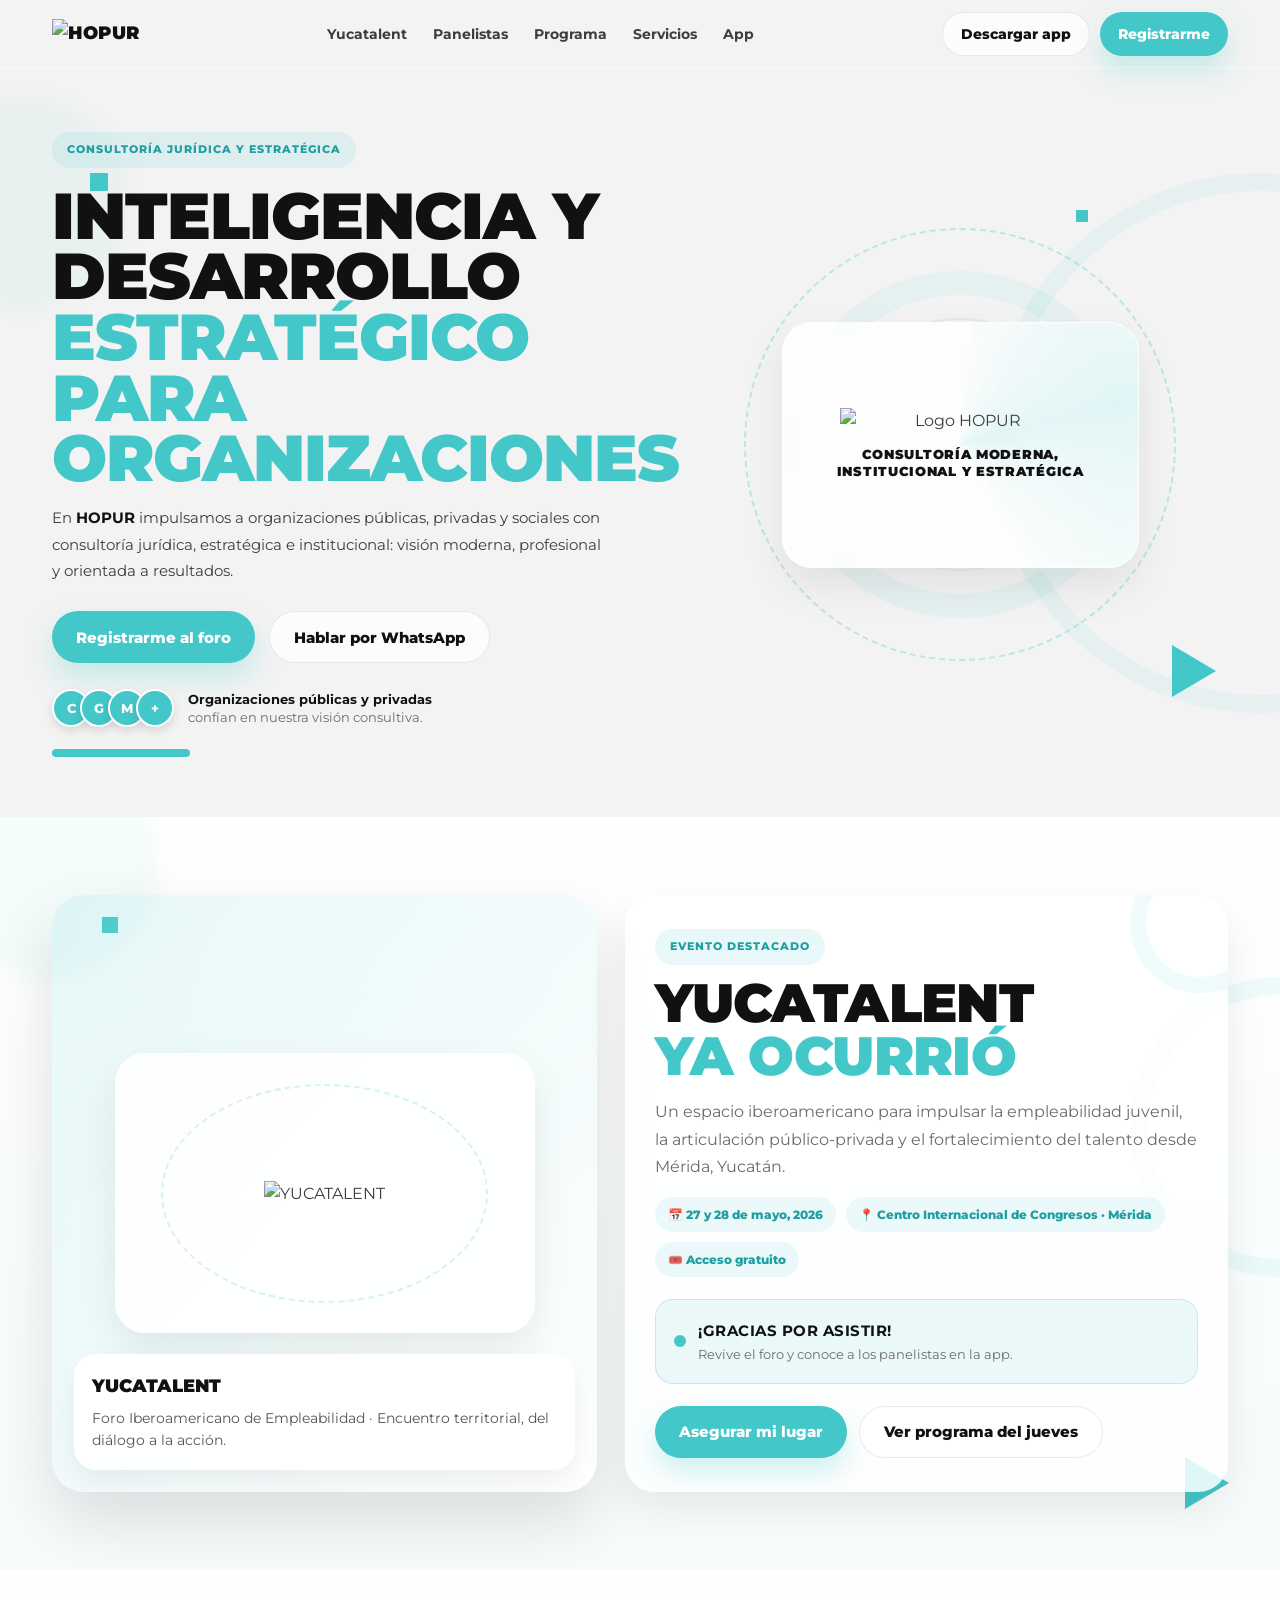
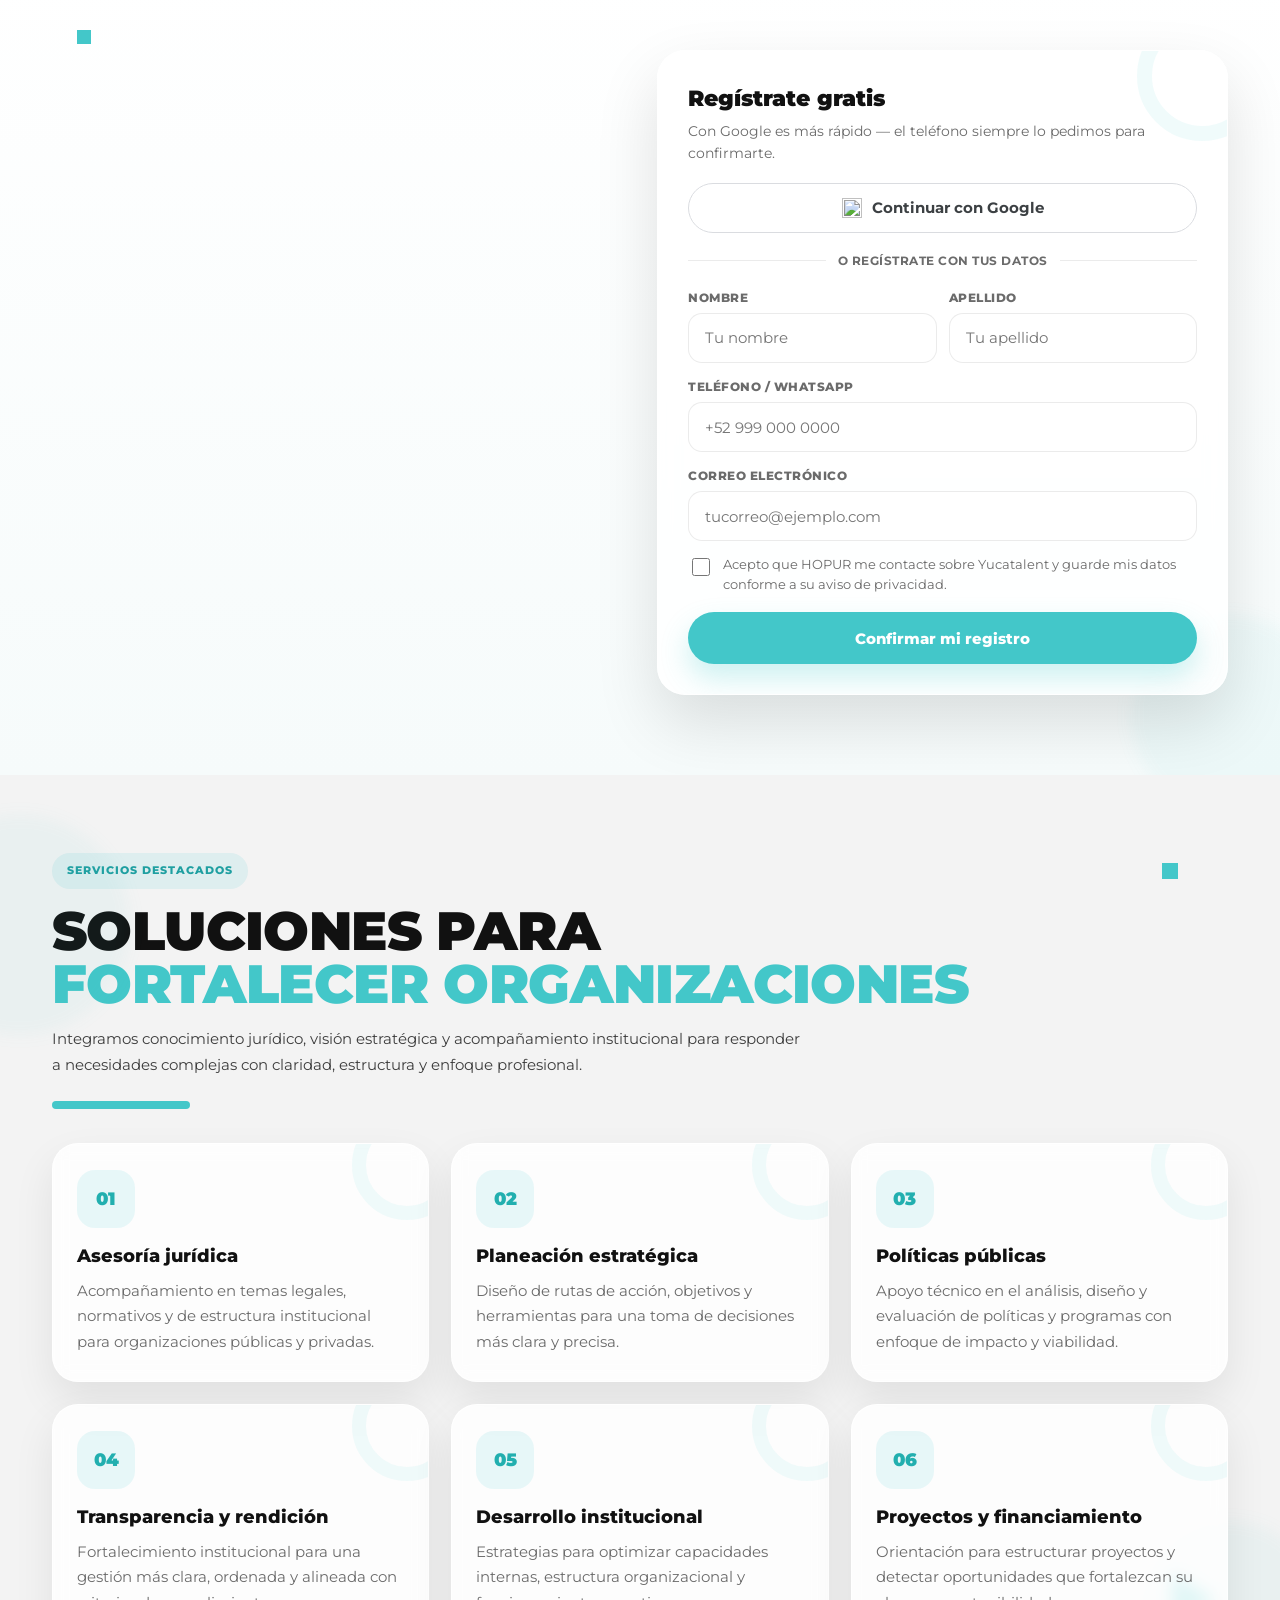
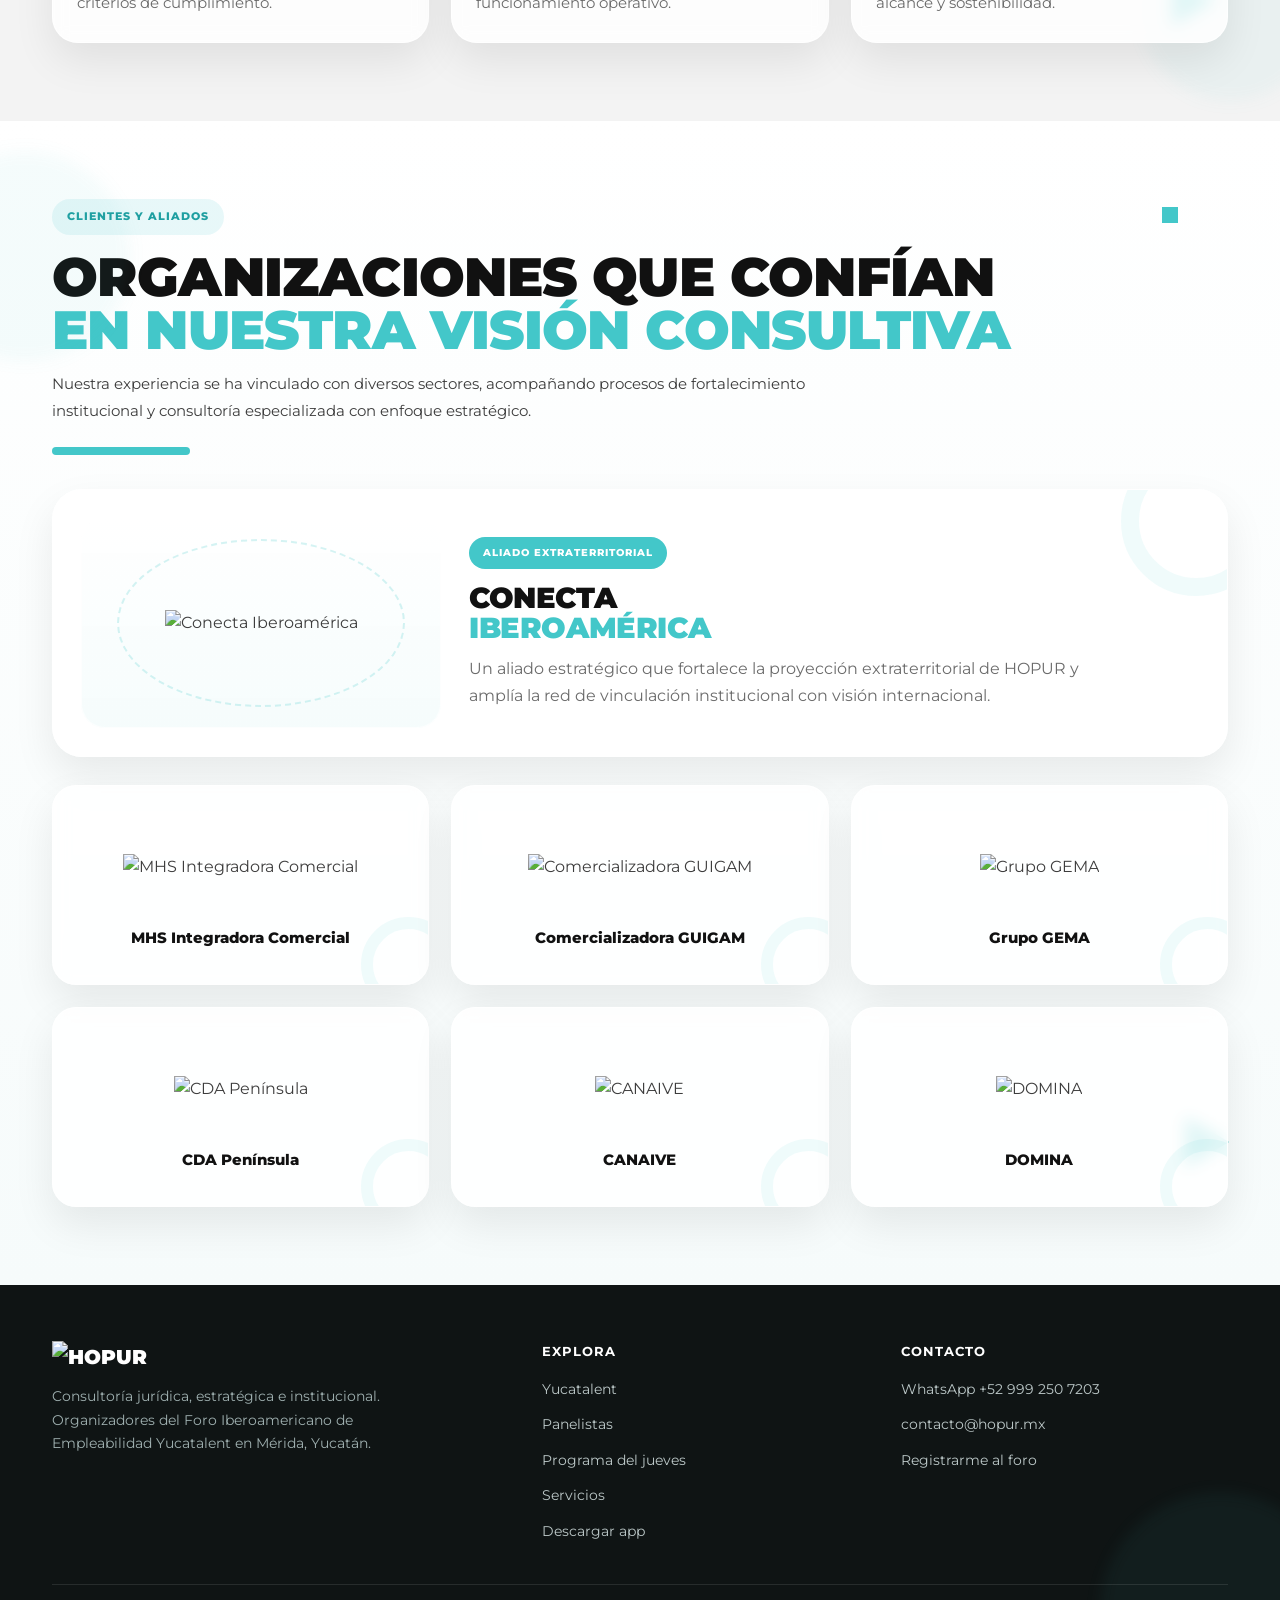
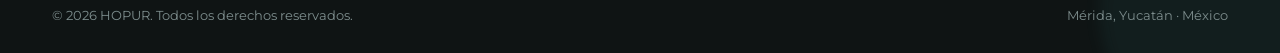
==== index.html @ ea554acc "Home HOPUR mejorada + base PWA y registro Supabase - Rediseño de la home (hero, Yucatalent con count" ====
<!doctype html>
<html lang="es">
<head>
  <meta charset="utf-8">
  <meta name="viewport" content="width=device-width, initial-scale=1, viewport-fit=cover">
  <title>HOPUR · Consultoría estratégica & Foro Yucatalent</title>
  <meta name="description" content="HOPUR impulsa organizaciones con consultoría jurídica y estratégica, y organiza Yucatalent: el Foro Iberoamericano de Empleabilidad en Mérida, Yucatán.">
  <meta name="theme-color" content="#43c7c9">
  <link rel="manifest" href="/manifest.json">
  <link rel="icon" href="/icons/icon.svg" type="image/svg+xml">
  <link rel="apple-touch-icon" href="/icons/icon.svg">

  <meta property="og:type" content="website">
  <meta property="og:title" content="HOPUR · Consultoría estratégica & Foro Yucatalent">
  <meta property="og:description" content="Consultoría jurídica y estratégica + Yucatalent, el Foro Iberoamericano de Empleabilidad en Mérida.">
  <meta property="og:image" content="https://i.imgur.com/QNAIET0.png">
  <meta property="og:locale" content="es_MX">

  <link rel="preconnect" href="https://fonts.googleapis.com">
  <link rel="preconnect" href="https://fonts.gstatic.com" crossorigin>
  <link href="https://fonts.googleapis.com/css2?family=Montserrat:wght@400;500;600;700;800;900&display=swap" rel="stylesheet">
  <link rel="stylesheet" href="/css/styles.css">
</head>
<body>

  <!-- ===================== NAV ===================== -->
  <header class="nav" id="nav">
    <div class="nav__inner">
      <a class="nav__brand" href="/">
        <img src="https://i.imgur.com/QNAIET0.png" alt="HOPUR">
      </a>
      <nav>
        <ul class="nav__links" id="navLinks">
          <li><a href="#yucatalent">Yucatalent</a></li>
          <li><a href="/app/#panelistas">Panelistas</a></li>
          <li><a href="/app/#programa">Programa</a></li>
          <li><a href="#servicios">Servicios</a></li>
          <li><a href="/app/">App</a></li>
        </ul>
      </nav>
      <div class="nav__cta">
        <a class="btn btn--secondary" href="/app/">Descargar app</a>
        <a class="btn btn--primary" href="#registro">Registrarme</a>
        <button class="nav__toggle" id="navToggle" aria-label="Abrir menú" aria-expanded="false">
          <span></span><span></span><span></span>
        </button>
      </div>
    </div>
  </header>

  <main>

    <!-- ===================== HERO ===================== -->
    <section class="hero" id="inicio">
      <div class="deco deco--circle" style="width:210px;height:210px;top:30px;left:-80px"></div>
      <div class="deco deco--ring" style="width:540px;height:540px;right:-250px;top:50%;transform:translateY(-50%)"></div>
      <div class="deco deco--square" style="width:18px;height:18px;top:14%;left:7%"></div>
      <div class="deco deco--square" style="width:12px;height:12px;top:19%;right:15%;animation-delay:.8s"></div>
      <div class="deco deco--triangle" style="right:5%;bottom:16%"></div>

      <div class="container hero__wrap">
        <div class="hero__left reveal">
          <span class="eyebrow">Consultoría jurídica y estratégica</span>
          <h1 class="hero__title">Inteligencia y desarrollo <span>estratégico para organizaciones</span></h1>
          <p class="hero__text">
            En <strong>HOPUR</strong> impulsamos a organizaciones públicas, privadas y sociales con
            consultoría jurídica, estratégica e institucional: visión moderna, profesional y orientada a resultados.
          </p>
          <div class="hero__actions">
            <a class="btn btn--primary" href="#registro">Registrarme al foro</a>
            <a class="btn btn--secondary" href="https://wa.me/529992507203?text=Hola%20HOPUR%2C%20me%20gustar%C3%ADa%20m%C3%A1s%20informaci%C3%B3n%20sobre%20sus%20servicios." target="_blank" rel="noopener">Hablar por WhatsApp</a>
          </div>
          <div class="hero__trust">
            <div class="hero__trust-avatars" aria-hidden="true">
              <span>C</span><span>G</span><span>M</span><span>+</span>
            </div>
            <small><b>Organizaciones públicas y privadas</b><br>confían en nuestra visión consultiva.</small>
          </div>
          <div class="accent-line"></div>
        </div>

        <div class="hero__stage reveal">
          <div class="stage">
            <div class="stage__ring stage__ring--1"></div>
            <div class="stage__ring stage__ring--2"></div>
            <div class="stage__ring stage__ring--3"></div>
            <div class="stage__card">
              <div class="stage__inner">
                <img src="https://i.imgur.com/QNAIET0.png" alt="Logo HOPUR">
                <p>Consultoría moderna, institucional y estratégica</p>
              </div>
            </div>
          </div>
        </div>
      </div>
    </section>

    <!-- ===================== YUCATALENT ===================== -->
    <section class="event" id="yucatalent">
      <div class="deco deco--circle" style="width:220px;height:220px;top:-60px;left:-60px"></div>
      <div class="deco deco--ring" style="width:300px;height:300px;top:160px;right:-150px;animation:float 5s ease-in-out infinite"></div>
      <div class="deco deco--square" style="width:16px;height:16px;top:100px;left:8%"></div>
      <div class="deco deco--triangle" style="right:4%;bottom:8%"></div>

      <div class="container event__wrap">
        <div class="event__visual reveal">
          <div class="event__logo">
            <div class="event__logo-card">
              <img src="https://i.imgur.com/cxwzdG5.png" alt="YUCATALENT">
            </div>
          </div>
          <div class="event__floating">
            <strong>Yucatalent</strong>
            <span>Foro Iberoamericano de Empleabilidad · Encuentro territorial, del diálogo a la acción.</span>
          </div>
        </div>

        <div class="event__content reveal" id="eventContent">
          <span class="eyebrow">Evento destacado</span>
          <h2 class="section-title" style="margin-top:12px">Yucatalent <span id="countLabel">comienza en</span></h2>
          <p class="section-text" style="font-size:15.5px;color:var(--muted)">
            Un espacio iberoamericano para impulsar la empleabilidad juvenil, la articulación
            público-privada y el fortalecimiento del talento desde Mérida, Yucatán.
          </p>

          <div class="event__meta">
            <span class="event__chip">📅 27 y 28 de mayo, 2026</span>
            <span class="event__chip">📍 Centro Internacional de Congresos · Mérida</span>
            <span class="event__chip">🎟️ Acceso gratuito</span>
          </div>

          <div class="countdown" id="countdown">
            <div class="countdown__cell"><strong id="cd-days">00</strong><span>Días</span></div>
            <div class="countdown__cell"><strong id="cd-hours">00</strong><span>Horas</span></div>
            <div class="countdown__cell"><strong id="cd-mins">00</strong><span>Min</span></div>
            <div class="countdown__cell"><strong id="cd-secs">00</strong><span>Seg</span></div>
          </div>

          <div class="event__live" id="eventLive">
            <span class="dot"></span>
            <div>
              <strong>En vivo hoy</strong>
              <small>El foro está en curso. Consulta el programa del jueves.</small>
            </div>
          </div>

          <div class="event__actions">
            <a class="btn btn--primary" href="#registro">Asegurar mi lugar</a>
            <a class="btn btn--secondary" href="/app/#programa">Ver programa del jueves</a>
          </div>
        </div>
      </div>
    </section>

    <!-- ===================== REGISTRO ===================== -->
    <section class="registro section--alt" id="registro">
      <div class="deco deco--circle" style="width:200px;height:200px;bottom:-40px;right:-50px"></div>
      <div class="deco deco--square" style="width:14px;height:14px;top:60px;left:6%"></div>

      <div class="container registro__wrap">
        <div class="reveal">
          <span class="eyebrow">Registro · cupo limitado</span>
          <h2 class="section-title">Aparta tu lugar <span>en Yucatalent</span></h2>
          <p class="section-text">
            Déjanos tus datos y te confirmamos tu acceso al foro, te enviamos el programa
            y las novedades de los panelistas. Toma menos de 30 segundos.
          </p>
          <ul class="registro__benefits">
            <li><span class="ic">✓</span> Acceso confirmado al Foro Iberoamericano de Empleabilidad.</li>
            <li><span class="ic">✓</span> Programa completo del jueves y lista de panelistas.</li>
            <li><span class="ic">✓</span> Acceso a la app instalable de HOPUR para llevar el evento contigo.</li>
            <li><span class="ic">✓</span> Tus datos están protegidos y solo HOPUR los utiliza.</li>
          </ul>
        </div>

        <div class="card-form reveal">
          <h3>Regístrate gratis</h3>
          <p class="sub">Con Google es más rápido — el teléfono siempre lo pedimos para confirmarte.</p>

          <button type="button" class="btn-google" id="googleBtn">
            <img src="https://www.gstatic.com/firebasejs/ui/2.0.0/images/auth/google.svg" alt="">
            Continuar con Google
          </button>

          <div class="divider">o regístrate con tus datos</div>

          <form id="registroForm" novalidate>
            <div class="field-row">
              <div class="field">
                <label for="firstName">Nombre</label>
                <input id="firstName" name="firstName" type="text" autocomplete="given-name" required placeholder="Tu nombre">
              </div>
              <div class="field">
                <label for="lastName">Apellido</label>
                <input id="lastName" name="lastName" type="text" autocomplete="family-name" required placeholder="Tu apellido">
              </div>
            </div>
            <div class="field">
              <label for="phone">Teléfono / WhatsApp</label>
              <input id="phone" name="phone" type="tel" autocomplete="tel" required placeholder="+52 999 000 0000">
            </div>
            <div class="field">
              <label for="email">Correo electrónico</label>
              <input id="email" name="email" type="email" autocomplete="email" required placeholder="tucorreo@ejemplo.com">
            </div>
            <!-- honeypot anti-spam -->
            <div class="field--hp" aria-hidden="true">
              <label>No llenar</label>
              <input id="company" name="company" type="text" tabindex="-1" autocomplete="off">
            </div>

            <label class="consent">
              <input type="checkbox" id="consent" required>
              <span>Acepto que HOPUR me contacte sobre Yucatalent y guarde mis datos conforme a su aviso de privacidad.</span>
            </label>

            <button type="submit" class="btn btn--primary btn--block" id="submitBtn">Confirmar mi registro</button>
            <div class="form-msg" id="formMsg" role="status" aria-live="polite"></div>
          </form>
        </div>
      </div>
    </section>

    <!-- ===================== SERVICIOS ===================== -->
    <section class="section" id="servicios">
      <div class="deco deco--circle" style="width:220px;height:220px;top:40px;left:-90px"></div>
      <div class="deco deco--circle" style="width:180px;height:180px;bottom:20px;right:-40px"></div>
      <div class="deco deco--square" style="width:16px;height:16px;top:88px;right:8%"></div>
      <div class="deco deco--triangle" style="right:5%;bottom:10%"></div>

      <div class="container">
        <div class="reveal">
          <span class="eyebrow">Servicios destacados</span>
          <h2 class="section-title">Soluciones para <span>fortalecer organizaciones</span></h2>
          <p class="section-text">
            Integramos conocimiento jurídico, visión estratégica y acompañamiento institucional
            para responder a necesidades complejas con claridad, estructura y enfoque profesional.
          </p>
          <div class="accent-line"></div>
        </div>

        <div class="grid-3">
          <article class="card reveal"><div class="card__icon">01</div><h3 class="card__title">Asesoría jurídica</h3><p class="card__text">Acompañamiento en temas legales, normativos y de estructura institucional para organizaciones públicas y privadas.</p></article>
          <article class="card reveal"><div class="card__icon">02</div><h3 class="card__title">Planeación estratégica</h3><p class="card__text">Diseño de rutas de acción, objetivos y herramientas para una toma de decisiones más clara y precisa.</p></article>
          <article class="card reveal"><div class="card__icon">03</div><h3 class="card__title">Políticas públicas</h3><p class="card__text">Apoyo técnico en el análisis, diseño y evaluación de políticas y programas con enfoque de impacto y viabilidad.</p></article>
          <article class="card reveal"><div class="card__icon">04</div><h3 class="card__title">Transparencia y rendición</h3><p class="card__text">Fortalecimiento institucional para una gestión más clara, ordenada y alineada con criterios de cumplimiento.</p></article>
          <article class="card reveal"><div class="card__icon">05</div><h3 class="card__title">Desarrollo institucional</h3><p class="card__text">Estrategias para optimizar capacidades internas, estructura organizacional y funcionamiento operativo.</p></article>
          <article class="card reveal"><div class="card__icon">06</div><h3 class="card__title">Proyectos y financiamiento</h3><p class="card__text">Orientación para estructurar proyectos y detectar oportunidades que fortalezcan su alcance y sostenibilidad.</p></article>
        </div>
      </div>
    </section>

    <!-- ===================== ALIADOS ===================== -->
    <section class="section section--alt" id="aliados">
      <div class="deco deco--circle" style="width:210px;height:210px;top:30px;left:-80px"></div>
      <div class="deco deco--square" style="width:16px;height:16px;top:86px;right:8%"></div>
      <div class="deco deco--triangle" style="right:4%;bottom:10%"></div>

      <div class="container">
        <div class="reveal">
          <span class="eyebrow">Clientes y aliados</span>
          <h2 class="section-title">Organizaciones que confían <span>en nuestra visión consultiva</span></h2>
          <p class="section-text">
            Nuestra experiencia se ha vinculado con diversos sectores, acompañando procesos de
            fortalecimiento institucional y consultoría especializada con enfoque estratégico.
          </p>
          <div class="accent-line"></div>
        </div>

        <div class="featured reveal">
          <div class="featured__logo"><img src="https://i.imgur.com/tM6tcab.png" alt="Conecta Iberoamérica"></div>
          <div class="featured__content">
            <span class="featured__mini">Aliado extraterritorial</span>
            <h3 class="featured__title">Conecta <span>Iberoamérica</span></h3>
            <p class="featured__text">Un aliado estratégico que fortalece la proyección extraterritorial de HOPUR y amplía la red de vinculación institucional con visión internacional.</p>
          </div>
        </div>

        <div class="logos-grid">
          <article class="logo-card reveal"><div class="logo-card__img"><img src="https://i.imgur.com/RCbQM0d.png" alt="MHS Integradora Comercial"></div><div class="logo-card__name">MHS Integradora Comercial</div></article>
          <article class="logo-card reveal"><div class="logo-card__img"><img src="https://i.imgur.com/mlozmTR.jpeg" alt="Comercializadora GUIGAM"></div><div class="logo-card__name">Comercializadora GUIGAM</div></article>
          <article class="logo-card reveal"><div class="logo-card__img"><img src="https://i.imgur.com/PpOrV59.jpeg" alt="Grupo GEMA"></div><div class="logo-card__name">Grupo GEMA</div></article>
          <article class="logo-card reveal"><div class="logo-card__img"><img src="https://i.imgur.com/hSFjTZg.jpeg" alt="CDA Península"></div><div class="logo-card__name">CDA Península</div></article>
          <article class="logo-card reveal"><div class="logo-card__img"><img src="https://i.imgur.com/NrpjgmP.jpeg" alt="CANAIVE"></div><div class="logo-card__name">CANAIVE</div></article>
          <article class="logo-card reveal"><div class="logo-card__img"><img src="https://i.imgur.com/9BeqJM4.png" alt="DOMINA"></div><div class="logo-card__name">DOMINA</div></article>
        </div>
      </div>
    </section>

  </main>

  <!-- ===================== FOOTER ===================== -->
  <footer class="footer">
    <div class="deco deco--circle" style="width:240px;height:240px;bottom:-80px;right:-60px;background:rgba(67,199,201,.06)"></div>
    <div class="container">
      <div class="footer__grid">
        <div>
          <div class="footer__brand"><img src="https://i.imgur.com/QNAIET0.png" alt="HOPUR"></div>
          <p>Consultoría jurídica, estratégica e institucional. Organizadores del Foro Iberoamericano de Empleabilidad Yucatalent en Mérida, Yucatán.</p>
        </div>
        <div>
          <h4>Explora</h4>
          <ul>
            <li><a href="#yucatalent">Yucatalent</a></li>
            <li><a href="/app/#panelistas">Panelistas</a></li>
            <li><a href="/app/#programa">Programa del jueves</a></li>
            <li><a href="#servicios">Servicios</a></li>
            <li><a href="/app/">Descargar app</a></li>
          </ul>
        </div>
        <div>
          <h4>Contacto</h4>
          <ul>
            <li><a href="https://wa.me/529992507203" target="_blank" rel="noopener">WhatsApp +52 999 250 7203</a></li>
            <li><a href="mailto:contacto@hopur.mx">contacto@hopur.mx</a></li>
            <li><a href="#registro">Registrarme al foro</a></li>
          </ul>
        </div>
      </div>
      <div class="footer__bottom">
        <span>© <span id="year"></span> HOPUR. Todos los derechos reservados.</span>
        <span>Mérida, Yucatán · México</span>
      </div>
    </div>
  </footer>

  <script src="/js/config.js"></script>
  <script src="https://cdn.jsdelivr.net/npm/@supabase/supabase-js@2"></script>
  <script src="/js/main.js"></script>
</body>
</html>
---- css/styles.css ----
/* ============================================================
   HOPUR · Yucatalent — Sistema de diseño compartido
   Estética: Montserrat, acento teal #43c7c9, tarjetas glass,
   formas geométricas flotantes y micro-animaciones suaves.
   ============================================================ */

:root{
  --c1:#43c7c9;        /* acento */
  --c1-dark:#22afaf;
  --c1-deep:#1f9fa1;
  --c2:#111111;        /* texto fuerte / titulares */
  --bg:#f3f3f3;
  --bg-2:#ffffff;
  --tx:#3d3d3d;
  --muted:#6b6b6b;
  --line:rgba(0,0,0,.08);
  --glass:rgba(255,255,255,.84);
  --glass-brd:rgba(255,255,255,.76);
  --shadow:0 18px 42px rgba(0,0,0,.08);
  --shadow-lg:0 28px 64px rgba(0,0,0,.12);
  --ring:rgba(67,199,201,.12);
  --radius:26px;
  --maxw:1220px;
  --nav-h:68px;
  --font:'Montserrat',-apple-system,BlinkMacSystemFont,'Segoe UI',Arial,sans-serif;
}

*,*::before,*::after{box-sizing:border-box}
html{scroll-behavior:smooth;scroll-padding-top:calc(var(--nav-h) + 16px);-webkit-text-size-adjust:100%}
body{
  margin:0;
  font-family:var(--font);
  background:var(--bg);
  color:var(--tx);
  line-height:1.6;
  overflow-x:hidden;
}
img{max-width:100%;display:block}
a{color:inherit}
button{font-family:inherit}

.container{width:100%;max-width:var(--maxw);margin:0 auto;padding:0 22px}

/* ---------- Tipografía utilitaria ---------- */
.eyebrow{
  display:inline-flex;align-items:center;gap:8px;
  background:var(--ring);color:var(--c1-deep);
  padding:9px 15px;border-radius:999px;
  font-size:11px;font-weight:800;letter-spacing:1px;text-transform:uppercase;
}
.section-title{
  font-size:clamp(28px,4.4vw,54px);line-height:.98;font-weight:900;
  text-transform:uppercase;color:var(--c2);letter-spacing:-.6px;margin:16px 0 14px;
}
.section-title span{display:block;color:var(--c1)}
.section-text{max-width:760px;font-size:clamp(15px,1.1vw,18px);line-height:1.78;color:var(--tx)}
.accent-line{
  width:138px;height:8px;border-radius:999px;background:var(--c1);
  position:relative;overflow:hidden;margin-top:22px;
}
.accent-line::after{
  content:"";position:absolute;top:0;left:-32%;width:32%;height:100%;
  background:rgba(255,255,255,.82);animation:shine 2s linear infinite;
}

/* ---------- Botones ---------- */
.btn{
  display:inline-flex;align-items:center;justify-content:center;gap:9px;
  min-height:52px;padding:0 24px;border-radius:999px;border:0;cursor:pointer;
  text-decoration:none;font-size:15px;font-weight:800;line-height:1;
  transition:transform .25s ease,background .25s ease,box-shadow .25s ease,border-color .25s ease;
  white-space:nowrap;
}
.btn--primary{background:var(--c1);color:#fff;box-shadow:0 14px 28px rgba(67,199,201,.26)}
.btn--primary:hover{transform:translateY(-3px);background:var(--c1-dark);box-shadow:0 18px 34px rgba(67,199,201,.34)}
.btn--secondary{background:rgba(255,255,255,.72);color:var(--c2);border:1.5px solid var(--line)}
.btn--secondary:hover{transform:translateY(-3px);border-color:rgba(67,199,201,.4)}
.btn--ghost{background:transparent;color:var(--c2);min-height:auto;padding:8px 4px}
.btn--block{width:100%}
.btn svg{width:18px;height:18px}

/* ---------- Navbar ---------- */
.nav{
  position:sticky;top:0;z-index:50;height:var(--nav-h);
  display:flex;align-items:center;
  background:rgba(243,243,243,.72);
  backdrop-filter:blur(14px);-webkit-backdrop-filter:blur(14px);
  border-bottom:1px solid rgba(255,255,255,.5);
  transition:box-shadow .25s ease,background .25s ease;
}
.nav.is-stuck{box-shadow:0 8px 24px rgba(0,0,0,.06);background:rgba(243,243,243,.9)}
.nav__inner{display:flex;align-items:center;justify-content:space-between;width:100%;max-width:var(--maxw);margin:0 auto;padding:0 22px;gap:16px}
.nav__brand{display:flex;align-items:center;gap:10px;font-weight:900;letter-spacing:.5px;color:var(--c2);text-decoration:none;font-size:18px}
.nav__brand img{height:30px;width:auto}
.nav__links{display:flex;align-items:center;gap:26px;list-style:none;margin:0;padding:0}
.nav__links a{text-decoration:none;font-size:14px;font-weight:700;color:var(--tx);position:relative;padding:4px 0;transition:color .2s ease}
.nav__links a::after{content:"";position:absolute;left:0;bottom:-2px;width:0;height:2px;background:var(--c1);transition:width .25s ease}
.nav__links a:hover{color:var(--c2)}
.nav__links a:hover::after{width:100%}
.nav__cta{display:flex;align-items:center;gap:10px}
.nav__cta .btn{min-height:44px;padding:0 18px;font-size:14px}
.nav__toggle{display:none;background:none;border:0;cursor:pointer;padding:8px}
.nav__toggle span{display:block;width:24px;height:2px;background:var(--c2);border-radius:2px;transition:.3s ease}
.nav__toggle span+span{margin-top:6px}

/* ---------- Decoración (formas flotantes) ---------- */
.deco{position:absolute;pointer-events:none;z-index:1}
.deco--circle{border-radius:50%;background:rgba(67,199,201,.05);filter:blur(8px)}
.deco--ring{border-radius:50%;border:18px solid rgba(67,199,201,.07)}
.deco--square{background:var(--c1);animation:blink 2.8s ease-in-out infinite}
.deco--triangle{width:0;height:0;border-left:44px solid var(--c1);border-top:26px solid transparent;border-bottom:26px solid transparent;animation:float 3.6s ease-in-out infinite}
.deco--dash{border:2px dashed rgba(67,199,201,.22);border-radius:50%;animation:spin 22s linear infinite}

/* ---------- Secciones base ---------- */
.section{position:relative;overflow:hidden;padding:78px 0}
.section--alt{background:linear-gradient(180deg,#fff, #f6fbfb)}

/* ============================================================
   HERO
   ============================================================ */
.hero{position:relative;overflow:hidden;padding:64px 0 60px}
.hero__wrap{display:grid;grid-template-columns:1.04fr .96fr;gap:34px;align-items:center;position:relative;z-index:2}
.hero__title{margin:18px 0 16px;font-size:clamp(36px,5.1vw,72px);line-height:.93;font-weight:900;text-transform:uppercase;color:var(--c2);letter-spacing:-1px;max-width:760px}
.hero__title span{display:block;color:var(--c1)}
.hero__text{max-width:560px;font-size:clamp(15px,1.15vw,19px);line-height:1.78;color:var(--tx)}
.hero__text strong{color:var(--c2)}
.hero__actions{display:flex;flex-wrap:wrap;gap:14px;margin-top:26px}
.hero__trust{display:flex;align-items:center;gap:14px;margin-top:26px;flex-wrap:wrap}
.hero__trust-avatars{display:flex}
.hero__trust-avatars span{
  width:38px;height:38px;border-radius:50%;margin-left:-10px;border:2px solid #fff;
  background:var(--c1);color:#fff;display:grid;place-items:center;font-weight:800;font-size:13px;
  box-shadow:0 4px 10px rgba(0,0,0,.12);
}
.hero__trust-avatars span:first-child{margin-left:0}
.hero__trust small{font-size:13px;color:var(--muted);line-height:1.4}
.hero__trust b{color:var(--c2)}

.hero__stage{min-height:440px;display:flex;align-items:center;justify-content:center;position:relative}
.stage{width:min(470px,100%);aspect-ratio:1/1;position:relative;display:flex;align-items:center;justify-content:center}
.stage__ring{position:absolute;border-radius:50%}
.stage__ring--1{width:92%;height:92%;border:2px dashed rgba(67,199,201,.32);animation:spin 18s linear infinite}
.stage__ring--2{width:74%;height:74%;border:24px solid rgba(67,199,201,.08);animation:spinReverse 14s linear infinite}
.stage__ring--3{width:54%;height:54%;border:2px solid rgba(17,17,17,.05);animation:spin 10s linear infinite}
.stage__card{
  width:76%;min-height:246px;padding:28px 24px;border-radius:30px;
  background:var(--glass);border:1px solid var(--glass-brd);box-shadow:var(--shadow);
  backdrop-filter:blur(10px);-webkit-backdrop-filter:blur(10px);
  position:relative;overflow:hidden;display:flex;align-items:center;justify-content:center;
  animation:pulse 3.6s ease-in-out infinite;
}
.stage__card::before{content:"";position:absolute;inset:-28%;background:conic-gradient(from 0deg,transparent 0deg,rgba(67,199,201,.14) 75deg,transparent 150deg);animation:spin 8s linear infinite}
.stage__inner{position:relative;z-index:2;text-align:center}
.stage__inner img{max-width:240px;margin:0 auto 12px;animation:floatSm 3s ease-in-out infinite}
.stage__inner p{font-size:13px;line-height:1.35;font-weight:900;letter-spacing:.7px;text-transform:uppercase;color:var(--c2);margin:0}

/* ============================================================
   YUCATALENT (evento + countdown)
   ============================================================ */
.event{position:relative;overflow:hidden;padding:78px 0;background:linear-gradient(180deg,#fff,#f6fbfb)}
.event__wrap{display:grid;grid-template-columns:.95fr 1.05fr;gap:28px;align-items:stretch;position:relative;z-index:2}
.event__visual{position:relative;min-height:460px;border-radius:32px;overflow:hidden;background:linear-gradient(135deg,rgba(67,199,201,.12),rgba(255,255,255,.96));box-shadow:var(--shadow-lg)}
.event__logo{position:absolute;inset:0;display:flex;align-items:center;justify-content:center;padding:34px}
.event__logo-card{width:min(420px,100%);min-height:280px;background:rgba(255,255,255,.92);border-radius:30px;display:flex;align-items:center;justify-content:center;padding:26px;position:relative;overflow:hidden;box-shadow:var(--shadow)}
.event__logo-card::before{content:"";position:absolute;width:78%;height:78%;border:2px dashed rgba(67,199,201,.22);border-radius:50%;animation:spin 20s linear infinite}
.event__logo-card img{position:relative;z-index:2;max-width:100%;max-height:180px;object-fit:contain;animation:pulse 3.8s ease-in-out infinite}
.event__floating{position:absolute;left:22px;right:22px;bottom:22px;background:rgba(255,255,255,.92);border-radius:22px;padding:18px;z-index:3;backdrop-filter:blur(8px);box-shadow:0 12px 28px rgba(0,0,0,.06)}
.event__floating strong{display:block;font-size:18px;font-weight:900;color:#111;text-transform:uppercase;margin-bottom:6px}
.event__floating span{display:block;font-size:14px;line-height:1.6;color:#555}

.event__content{background:var(--glass);border-radius:30px;box-shadow:var(--shadow);padding:34px 30px;position:relative;overflow:hidden}
.event__content::before{content:"";position:absolute;right:-42px;top:-42px;width:140px;height:140px;border-radius:50%;border:16px solid rgba(67,199,201,.08)}
.event__meta{display:flex;flex-wrap:wrap;gap:10px;margin:16px 0 4px;position:relative;z-index:2}
.event__chip{display:inline-flex;align-items:center;gap:7px;background:rgba(67,199,201,.1);color:var(--c1-deep);padding:8px 13px;border-radius:999px;font-size:12px;font-weight:800}
.countdown{display:grid;grid-template-columns:repeat(4,1fr);gap:12px;margin:22px 0;position:relative;z-index:2}
.countdown__cell{background:rgba(67,199,201,.08);border-radius:18px;padding:18px 12px;text-align:center;position:relative;overflow:hidden}
.countdown__cell::before{content:"";position:absolute;inset:8px;border:1.5px dashed rgba(67,199,201,.22);border-radius:14px;animation:spin 18s linear infinite}
.countdown__cell strong{display:block;font-size:clamp(24px,3vw,38px);font-weight:900;color:#111;position:relative;z-index:2}
.countdown__cell span{display:block;font-size:11px;font-weight:800;text-transform:uppercase;letter-spacing:1px;color:#666;position:relative;z-index:2}
.event__live{display:none;position:relative;z-index:2;align-items:center;gap:12px;background:rgba(67,199,201,.1);border:1px solid rgba(67,199,201,.25);border-radius:18px;padding:18px;margin:22px 0}
.event__live.is-on{display:flex}
.event__live .dot{width:12px;height:12px;border-radius:50%;background:#e0245e;box-shadow:0 0 0 0 rgba(224,36,94,.6);animation:livePulse 1.4s infinite}
.event__live strong{font-size:15px;color:var(--c2);text-transform:uppercase;letter-spacing:.5px}
.event__live small{display:block;color:var(--muted);font-size:13px}
.is-live .countdown{display:none}
.event__actions{display:flex;gap:12px;flex-wrap:wrap;position:relative;z-index:2}

/* ============================================================
   REGISTRO (formulario Supabase)
   ============================================================ */
.registro{position:relative;overflow:hidden;padding:80px 0}
.registro__wrap{display:grid;grid-template-columns:1fr 1fr;gap:34px;align-items:center;position:relative;z-index:2}
.registro__benefits{list-style:none;margin:24px 0 0;padding:0;display:grid;gap:14px}
.registro__benefits li{display:flex;gap:12px;align-items:flex-start;font-size:15.5px;color:var(--tx)}
.registro__benefits .ic{flex:0 0 28px;width:28px;height:28px;border-radius:9px;background:var(--ring);color:var(--c1-deep);display:grid;place-items:center;font-weight:900;font-size:14px;margin-top:2px}
.card-form{
  background:var(--glass);border:1px solid var(--glass-brd);border-radius:28px;
  box-shadow:var(--shadow-lg);padding:30px;position:relative;overflow:hidden;
  backdrop-filter:blur(10px);-webkit-backdrop-filter:blur(10px);
}
.card-form::before{content:"";position:absolute;right:-40px;top:-40px;width:130px;height:130px;border-radius:50%;border:15px solid rgba(67,199,201,.08)}
.card-form h3{position:relative;z-index:2;margin:0 0 4px;font-size:22px;font-weight:900;color:var(--c2)}
.card-form p.sub{position:relative;z-index:2;margin:0 0 18px;font-size:14px;color:var(--muted)}
.btn-google{
  position:relative;z-index:2;width:100%;min-height:50px;display:flex;align-items:center;justify-content:center;gap:10px;
  background:#fff;color:#3c4043;border:1.5px solid #dadce0;border-radius:999px;font-weight:700;font-size:15px;cursor:pointer;
  transition:box-shadow .2s ease,transform .2s ease;
}
.btn-google:hover{box-shadow:0 6px 16px rgba(0,0,0,.12);transform:translateY(-2px)}
.btn-google img{width:20px;height:20px}
.divider{position:relative;z-index:2;display:flex;align-items:center;gap:12px;margin:18px 0;color:var(--muted);font-size:12px;font-weight:700;text-transform:uppercase;letter-spacing:.5px}
.divider::before,.divider::after{content:"";flex:1;height:1px;background:var(--line)}
.field{position:relative;z-index:2;margin-bottom:14px}
.field-row{display:grid;grid-template-columns:1fr 1fr;gap:12px}
.field label{display:block;font-size:12px;font-weight:800;text-transform:uppercase;letter-spacing:.5px;color:var(--muted);margin-bottom:6px}
.field input{
  width:100%;min-height:50px;padding:0 16px;border-radius:14px;border:1.5px solid var(--line);
  background:#fff;font-size:15px;font-family:var(--font);color:var(--c2);transition:border-color .2s ease,box-shadow .2s ease;
}
.field input:focus{outline:none;border-color:var(--c1);box-shadow:0 0 0 4px rgba(67,199,201,.16)}
.field input.invalid{border-color:#e0245e;box-shadow:0 0 0 4px rgba(224,36,94,.12)}
.field--hp{position:absolute;left:-9999px;width:1px;height:1px;overflow:hidden}
.consent{position:relative;z-index:2;display:flex;gap:10px;align-items:flex-start;margin:6px 0 18px;font-size:13px;color:var(--muted);line-height:1.5}
.consent input{margin-top:3px;width:18px;height:18px;accent-color:var(--c1);flex:0 0 auto}
.form-msg{position:relative;z-index:2;display:none;margin-top:14px;padding:14px 16px;border-radius:14px;font-size:14px;font-weight:600}
.form-msg.is-show{display:block}
.form-msg.ok{background:rgba(67,199,201,.12);color:var(--c1-deep);border:1px solid rgba(67,199,201,.3)}
.form-msg.err{background:rgba(224,36,94,.1);color:#c01e4f;border:1px solid rgba(224,36,94,.25)}
.card-form .btn[disabled]{opacity:.6;cursor:not-allowed;transform:none}

/* ============================================================
   SERVICIOS
   ============================================================ */
.grid-3{display:grid;grid-template-columns:repeat(3,1fr);gap:22px;margin-top:34px;position:relative;z-index:2}
.card{
  background:var(--glass);border:1px solid var(--glass-brd);border-radius:var(--radius);
  box-shadow:var(--shadow);padding:26px 24px;position:relative;overflow:hidden;
  transition:transform .28s ease,box-shadow .28s ease;
  backdrop-filter:blur(8px);-webkit-backdrop-filter:blur(8px);
}
.card:hover{transform:translateY(-6px);box-shadow:var(--shadow-lg)}
.card::before{content:"";position:absolute;right:-34px;top:-34px;width:110px;height:110px;border:14px solid rgba(67,199,201,.08);border-radius:50%}
.card__icon{width:58px;height:58px;border-radius:18px;background:var(--ring);color:var(--c1-dark);display:flex;align-items:center;justify-content:center;font-size:18px;font-weight:900;margin-bottom:18px;position:relative;z-index:2}
.card__title{font-size:18px;line-height:1.2;font-weight:800;color:var(--c2);margin:0 0 10px;position:relative;z-index:2}
.card__text{font-size:15px;line-height:1.72;color:var(--muted);margin:0;position:relative;z-index:2}

/* ============================================================
   ALIADOS / CLIENTES
   ============================================================ */
.featured{
  margin-top:34px;background:var(--glass);border:1px solid var(--glass-brd);border-radius:30px;
  box-shadow:var(--shadow);padding:28px;position:relative;overflow:hidden;
  display:grid;grid-template-columns:minmax(260px,360px) 1fr;gap:28px;align-items:center;
  backdrop-filter:blur(8px);-webkit-backdrop-filter:blur(8px);z-index:2;
}
.featured::before{content:"";position:absolute;right:-44px;top:-44px;width:150px;height:150px;border:18px solid rgba(67,199,201,.08);border-radius:50%}
.featured__logo{background:linear-gradient(180deg,rgba(255,255,255,.88),rgba(245,252,252,.95));border-radius:24px;min-height:210px;display:flex;align-items:center;justify-content:center;padding:28px;position:relative;z-index:2;box-shadow:inset 0 0 0 1px rgba(255,255,255,.72)}
.featured__logo::before{content:"";position:absolute;width:80%;height:80%;border:2px dashed rgba(67,199,201,.22);border-radius:50%;animation:spin 22s linear infinite}
.featured__logo img{position:relative;z-index:2;max-width:100%;max-height:118px;object-fit:contain;animation:pulse 3.8s ease-in-out infinite}
.featured__content{position:relative;z-index:2}
.featured__mini{display:inline-block;background:var(--c1);color:#fff;padding:8px 14px;border-radius:999px;font-size:10px;font-weight:800;letter-spacing:1px;text-transform:uppercase;margin-bottom:14px}
.featured__title{font-size:clamp(22px,2.3vw,36px);line-height:1.02;font-weight:900;text-transform:uppercase;color:var(--c2);margin:0 0 12px;letter-spacing:-.4px}
.featured__title span{display:block;color:var(--c1)}
.featured__text{font-size:15.5px;line-height:1.75;color:var(--muted);max-width:620px;margin:0}

.logos-grid{display:grid;grid-template-columns:repeat(3,1fr);gap:22px;margin-top:28px;position:relative;z-index:2}
.logo-card{
  background:var(--glass);border:1px solid var(--glass-brd);border-radius:24px;box-shadow:var(--shadow);
  padding:22px 18px;position:relative;overflow:hidden;transition:transform .28s ease;
  backdrop-filter:blur(8px);-webkit-backdrop-filter:blur(8px);
  min-height:200px;display:flex;flex-direction:column;justify-content:center;align-items:center;text-align:center;
}
.logo-card:hover{transform:translateY(-6px)}
.logo-card::before{content:"";position:absolute;right:-28px;bottom:-28px;width:95px;height:95px;border:12px solid rgba(67,199,201,.08);border-radius:50%}
.logo-card__img{width:100%;min-height:92px;display:flex;align-items:center;justify-content:center;margin-bottom:14px;position:relative;z-index:2}
.logo-card__img img{max-width:100%;max-height:80px;object-fit:contain}
.logo-card__name{font-size:15px;line-height:1.45;font-weight:800;color:var(--c2);position:relative;z-index:2}

/* ============================================================
   FOOTER
   ============================================================ */
.footer{background:#0f1414;color:#cfd6d6;padding:56px 0 28px;position:relative;overflow:hidden}
.footer__grid{display:grid;grid-template-columns:1.4fr 1fr 1fr;gap:32px;position:relative;z-index:2}
.footer__brand{display:flex;align-items:center;gap:10px;font-weight:900;font-size:20px;color:#fff;margin-bottom:14px}
.footer__brand img{height:30px}
.footer p{margin:0 0 14px;font-size:14px;line-height:1.7;color:#9fb0b0;max-width:340px}
.footer h4{color:#fff;font-size:13px;text-transform:uppercase;letter-spacing:1px;margin:0 0 14px}
.footer ul{list-style:none;margin:0;padding:0;display:grid;gap:10px}
.footer a{color:#bcc8c8;text-decoration:none;font-size:14px;transition:color .2s ease}
.footer a:hover{color:var(--c1)}
.footer__bottom{margin-top:40px;padding-top:20px;border-top:1px solid rgba(255,255,255,.1);display:flex;justify-content:space-between;gap:14px;flex-wrap:wrap;font-size:13px;color:#7e8e8e;position:relative;z-index:2}

/* ============================================================
   Animaciones
   ============================================================ */
@keyframes float{0%,100%{transform:translateY(0)}50%{transform:translateY(-8px)}}
@keyframes floatSm{0%,100%{transform:translateY(0)}50%{transform:translateY(-6px)}}
@keyframes blink{0%,100%{opacity:.35;transform:scale(1)}50%{opacity:1;transform:scale(1.16)}}
@keyframes pulse{0%,100%{transform:scale(1)}50%{transform:scale(1.04)}}
@keyframes shine{from{left:-32%}to{left:100%}}
@keyframes spin{from{transform:rotate(0)}to{transform:rotate(360deg)}}
@keyframes spinReverse{from{transform:rotate(360deg)}to{transform:rotate(0)}}
@keyframes livePulse{0%{box-shadow:0 0 0 0 rgba(224,36,94,.55)}70%{box-shadow:0 0 0 10px rgba(224,36,94,0)}100%{box-shadow:0 0 0 0 rgba(224,36,94,0)}}

/* Reveal on scroll */
.reveal{opacity:0;transform:translateY(26px);transition:opacity .7s ease,transform .7s ease}
.reveal.is-visible{opacity:1;transform:none}

/* ============================================================
   Responsive
   ============================================================ */
@media (max-width:980px){
  .hero__wrap{grid-template-columns:1fr;text-align:center;gap:24px}
  .hero__text{margin:0 auto}
  .hero__actions,.hero__trust{justify-content:center}
  .accent-line{margin-left:auto;margin-right:auto}
  .event__wrap{grid-template-columns:1fr}
  .registro__wrap{grid-template-columns:1fr;gap:26px}
  .featured{grid-template-columns:1fr;gap:20px}
  .grid-3{grid-template-columns:repeat(2,1fr);gap:18px}
  .logos-grid{grid-template-columns:repeat(2,1fr);gap:18px}
  .footer__grid{grid-template-columns:1fr 1fr}
}

@media (max-width:760px){
  .nav__links,.nav__cta .btn--secondary{display:none}
  .nav__toggle{display:block}
  .nav.is-open .nav__links{
    display:flex;flex-direction:column;position:absolute;top:var(--nav-h);left:0;right:0;
    background:rgba(243,243,243,.98);backdrop-filter:blur(14px);
    padding:18px 22px;gap:18px;border-bottom:1px solid var(--line);box-shadow:0 16px 30px rgba(0,0,0,.08);
  }
  .section,.event,.registro{padding:56px 0}
  .hero{padding:44px 0 48px}
  .field-row{grid-template-columns:1fr}
  .grid-3{grid-template-columns:1fr}
  .logos-grid{grid-template-columns:1fr}
  .countdown{grid-template-columns:repeat(2,1fr)}
  .footer__grid{grid-template-columns:1fr}
  .hero__actions .btn,.event__actions .btn{width:100%}
  .stage{width:min(300px,90vw)}
  .stage__inner img{max-width:170px}
}

/* Accesibilidad: respeta usuarios que prefieren menos movimiento */
@media (prefers-reduced-motion:reduce){
  *,*::before,*::after{animation-duration:.001ms!important;animation-iteration-count:1!important;transition-duration:.001ms!important;scroll-behavior:auto!important}
  .reveal{opacity:1;transform:none}
}
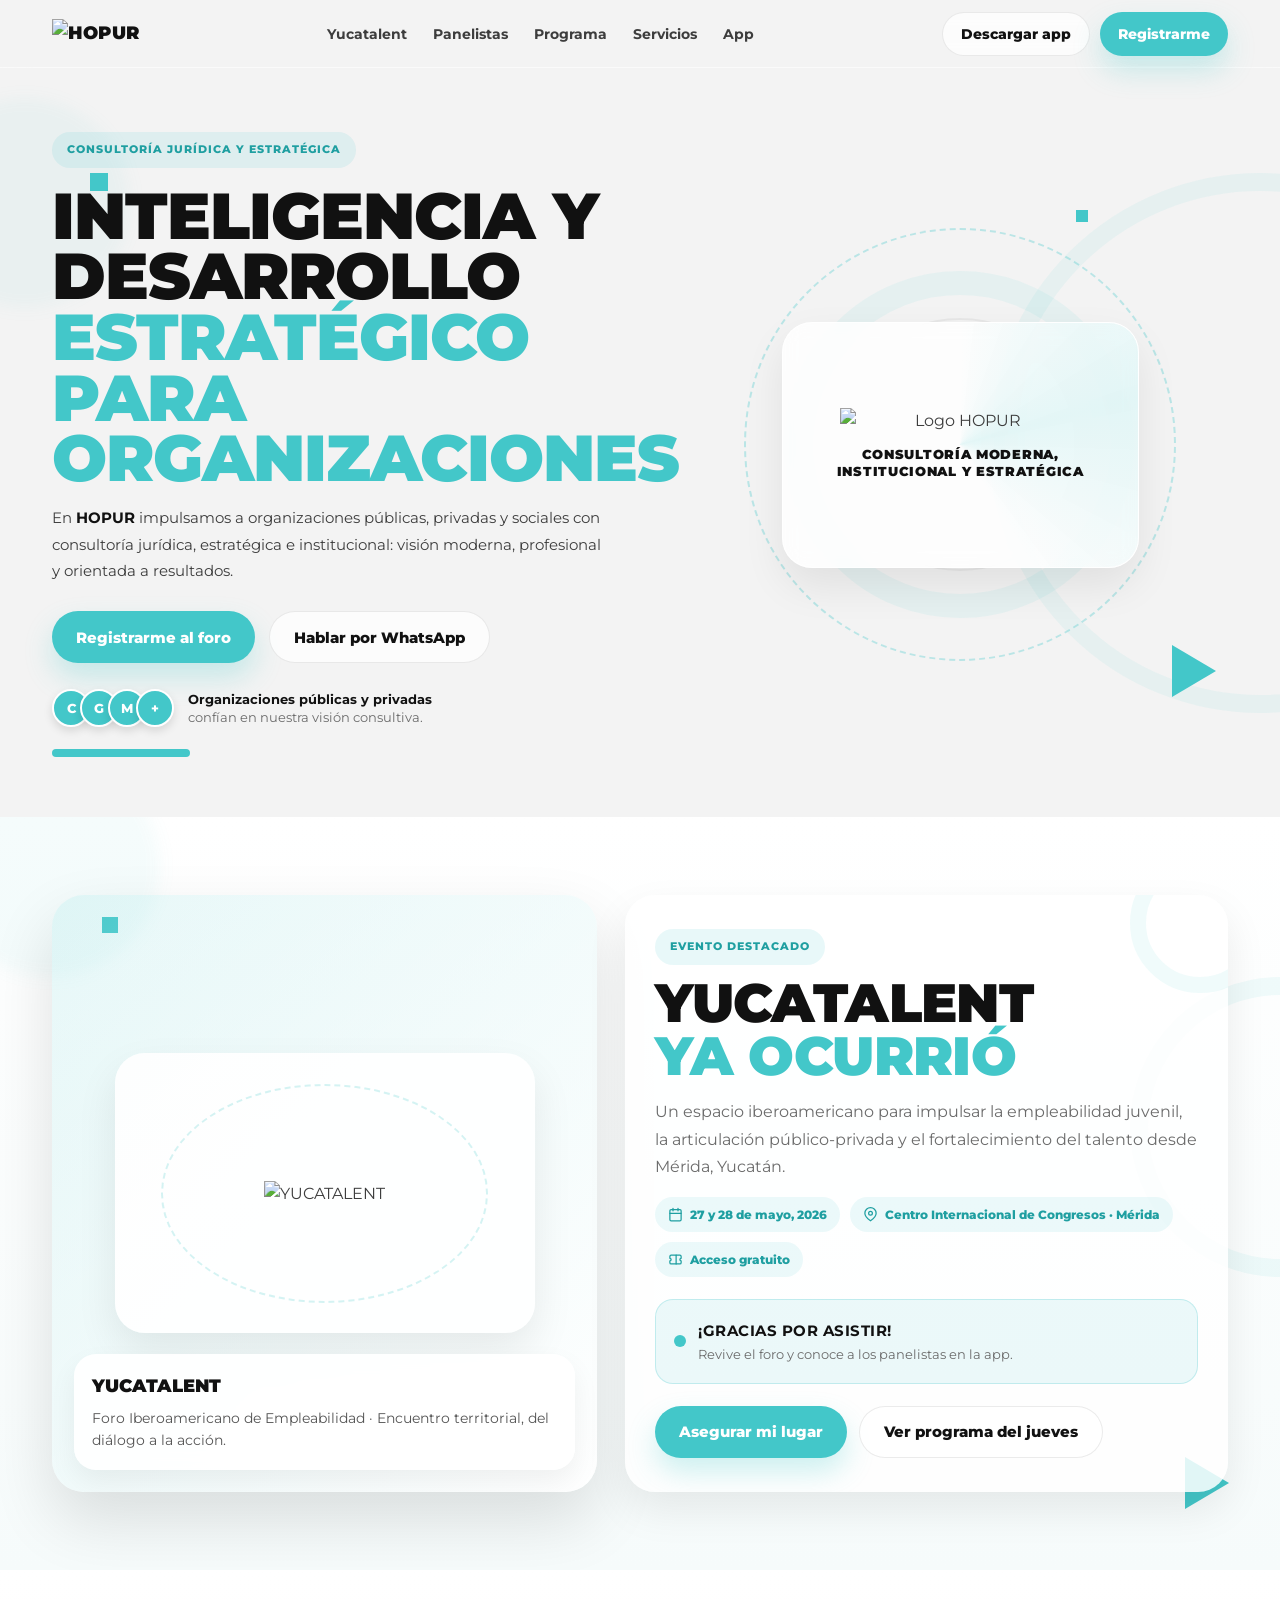
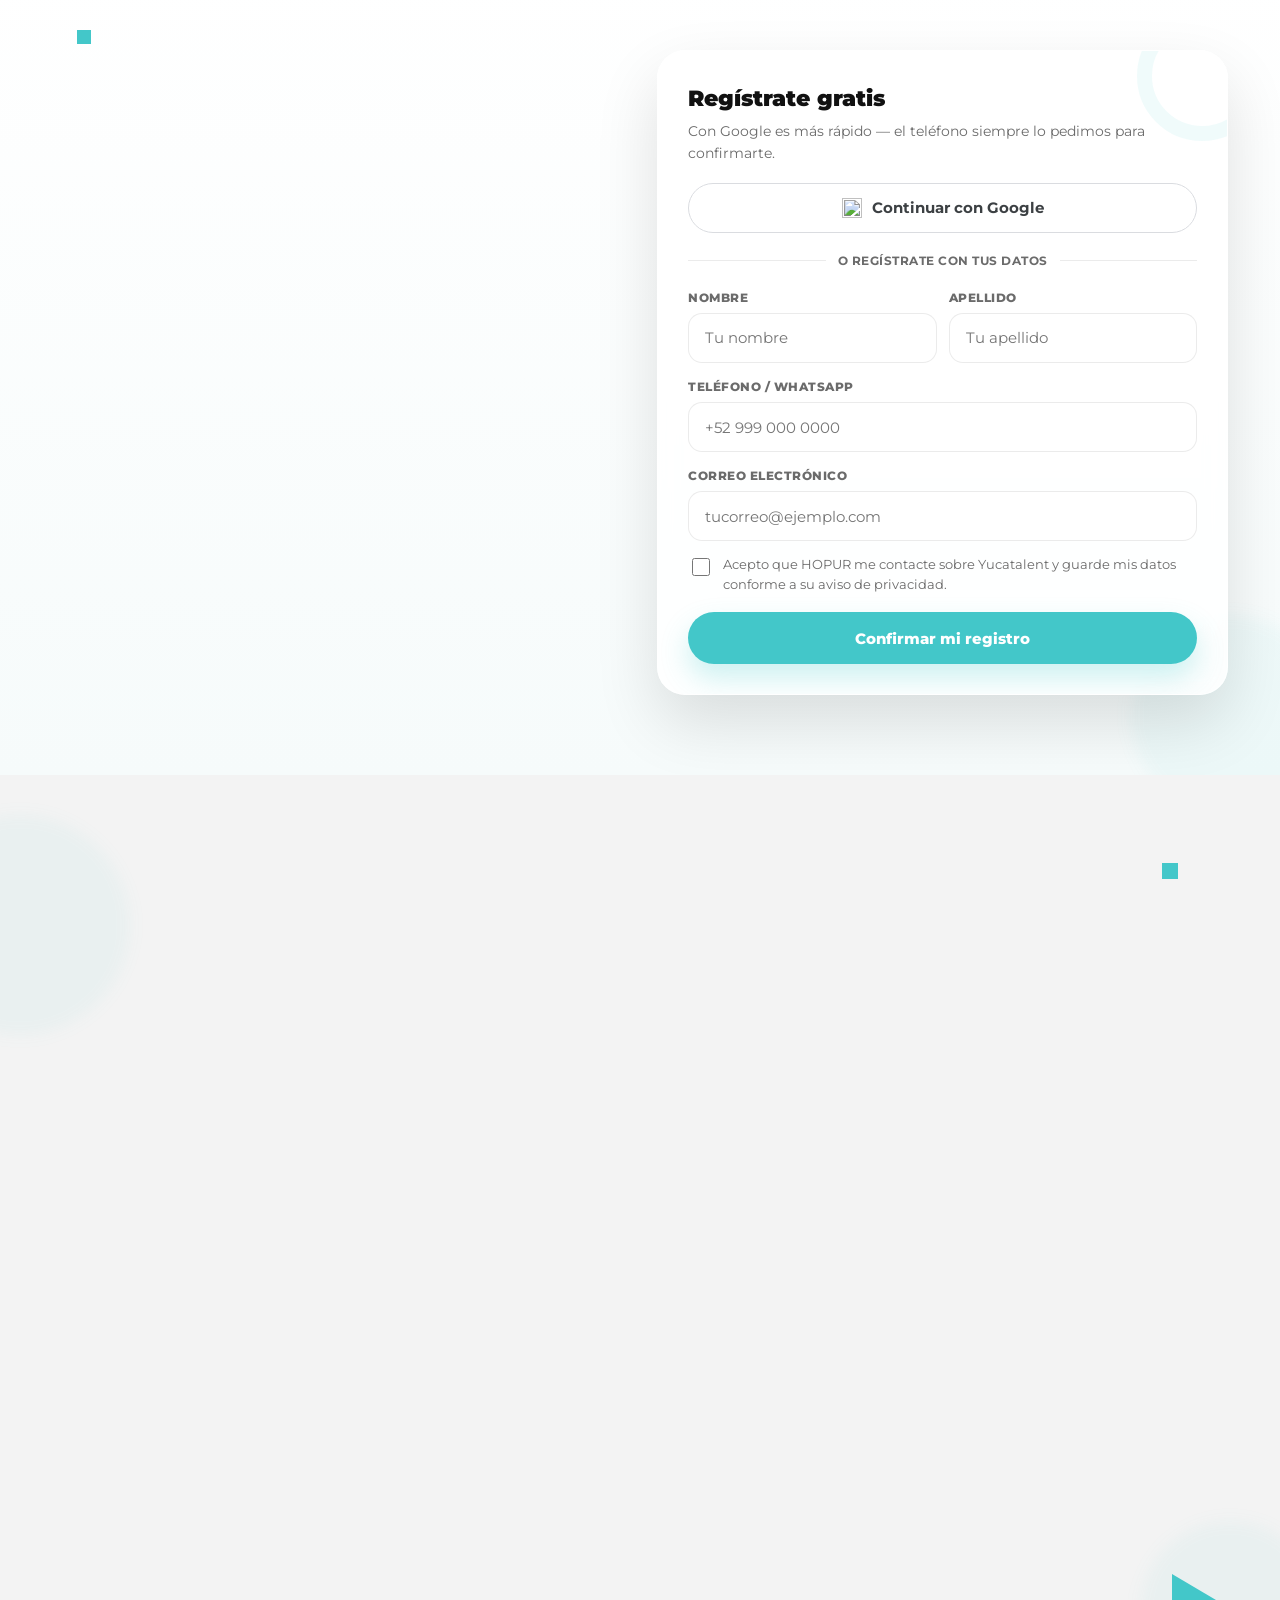
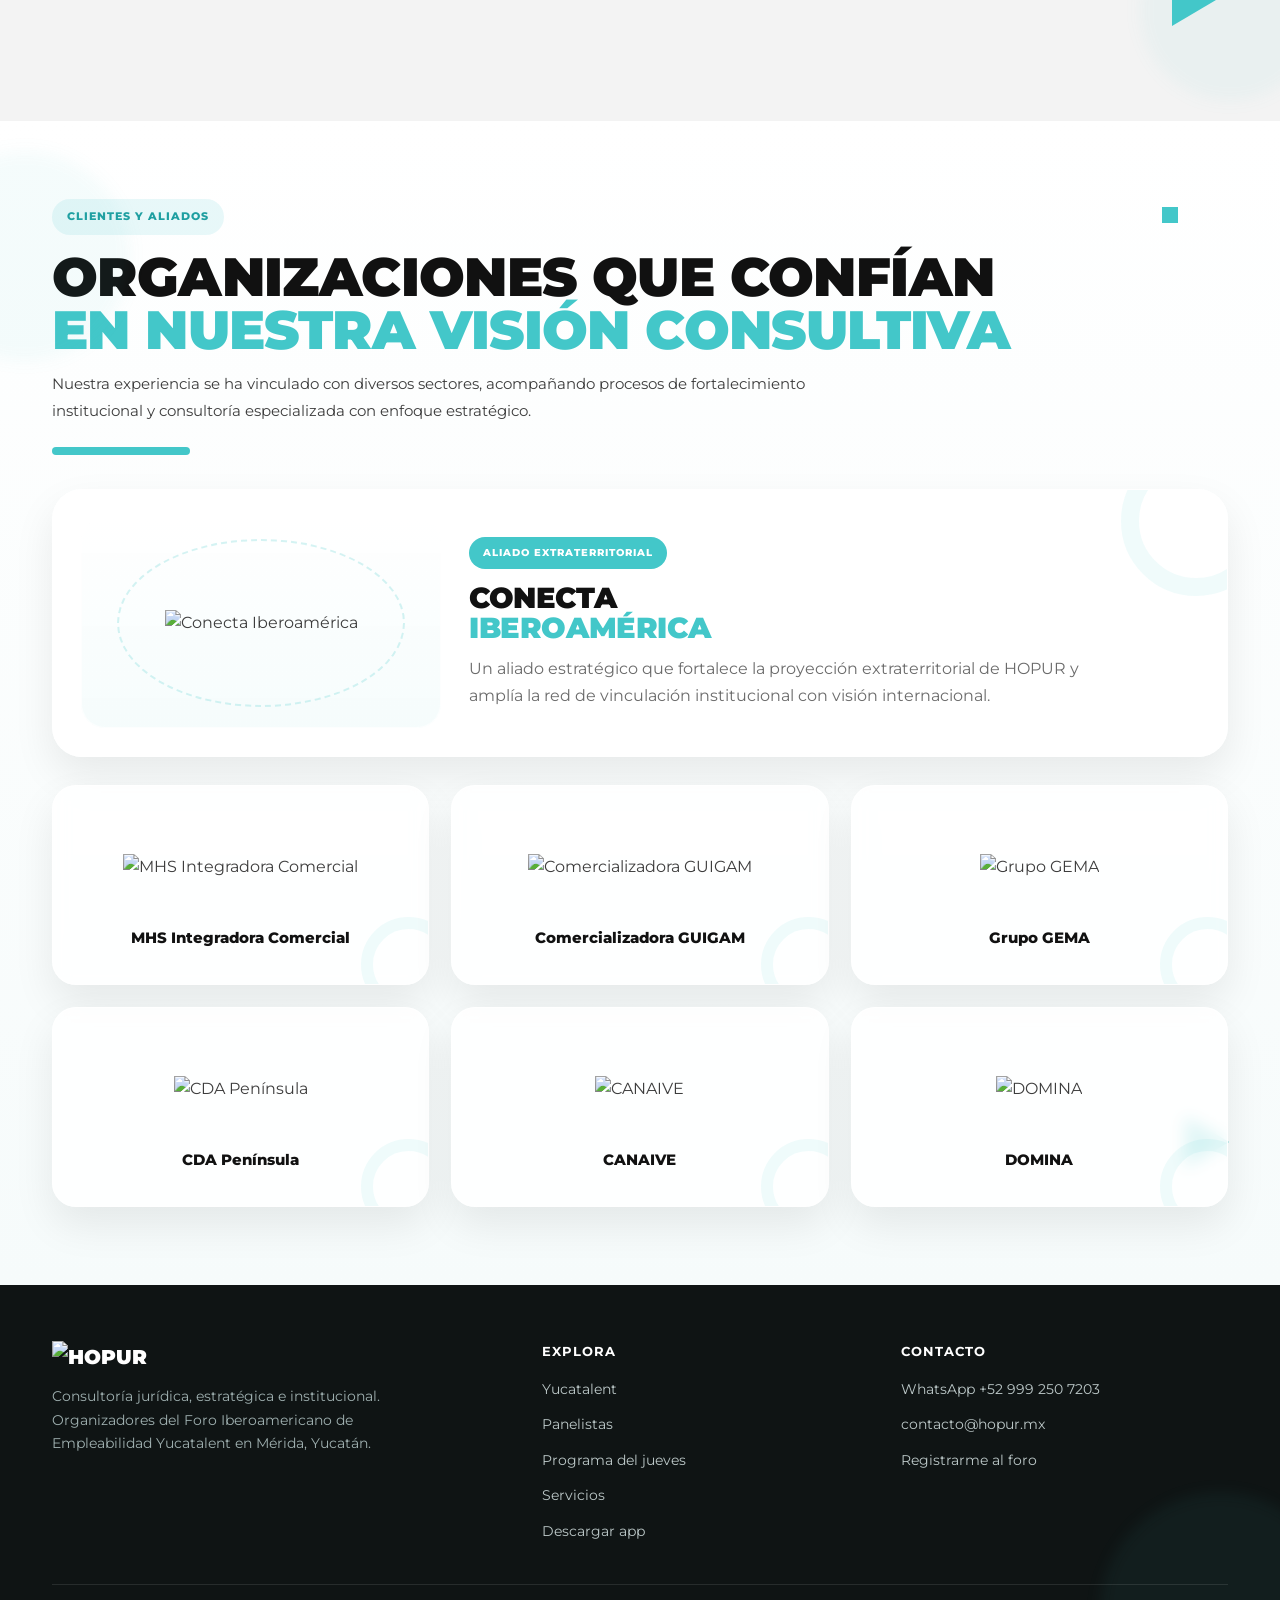
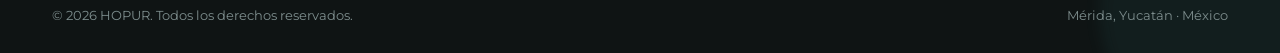
==== commit fead2804: "App PWA: pagina de instalacion /app + dashboard del evento - /app: landing de instalacion con mockup" ====
--- a/index.html
+++ b/index.html
@@ -124,9 +124,9 @@
           </p>
 
           <div class="event__meta">
-            <span class="event__chip">📅 27 y 28 de mayo, 2026</span>
-            <span class="event__chip">📍 Centro Internacional de Congresos · Mérida</span>
-            <span class="event__chip">🎟️ Acceso gratuito</span>
+            <span class="event__chip"><svg viewBox="0 0 24 24" fill="none" stroke="currentColor" stroke-width="2" stroke-linecap="round" stroke-linejoin="round"><rect x="3" y="4" width="18" height="18" rx="2"/><path d="M16 2v4M8 2v4M3 10h18"/></svg>27 y 28 de mayo, 2026</span>
+            <span class="event__chip"><svg viewBox="0 0 24 24" fill="none" stroke="currentColor" stroke-width="2" stroke-linecap="round" stroke-linejoin="round"><path d="M21 10c0 6-9 12-9 12s-9-6-9-12a9 9 0 0 1 18 0Z"/><circle cx="12" cy="10" r="3"/></svg>Centro Internacional de Congresos · Mérida</span>
+            <span class="event__chip"><svg viewBox="0 0 24 24" fill="none" stroke="currentColor" stroke-width="2" stroke-linecap="round" stroke-linejoin="round"><path d="M3 7a2 2 0 0 1 2-2h14a2 2 0 0 1 2 2v3a2 2 0 0 0 0 4v3a2 2 0 0 1-2 2H5a2 2 0 0 1-2-2v-3a2 2 0 0 0 0-4Z"/><path d="M13 5v14"/></svg>Acceso gratuito</span>
           </div>
 
           <div class="countdown" id="countdown">
@@ -166,10 +166,10 @@
             y las novedades de los panelistas. Toma menos de 30 segundos.
           </p>
           <ul class="registro__benefits">
-            <li><span class="ic">✓</span> Acceso confirmado al Foro Iberoamericano de Empleabilidad.</li>
-            <li><span class="ic">✓</span> Programa completo del jueves y lista de panelistas.</li>
-            <li><span class="ic">✓</span> Acceso a la app instalable de HOPUR para llevar el evento contigo.</li>
-            <li><span class="ic">✓</span> Tus datos están protegidos y solo HOPUR los utiliza.</li>
+            <li><span class="ic"><svg viewBox="0 0 24 24" fill="none" stroke="currentColor" stroke-width="3" stroke-linecap="round" stroke-linejoin="round"><path d="M20 6 9 17l-5-5"/></svg></span> Acceso confirmado al Foro Iberoamericano de Empleabilidad.</li>
+            <li><span class="ic"><svg viewBox="0 0 24 24" fill="none" stroke="currentColor" stroke-width="3" stroke-linecap="round" stroke-linejoin="round"><path d="M20 6 9 17l-5-5"/></svg></span> Programa completo del jueves y lista de panelistas.</li>
+            <li><span class="ic"><svg viewBox="0 0 24 24" fill="none" stroke="currentColor" stroke-width="3" stroke-linecap="round" stroke-linejoin="round"><path d="M20 6 9 17l-5-5"/></svg></span> Acceso a la app instalable de HOPUR para llevar el evento contigo.</li>
+            <li><span class="ic"><svg viewBox="0 0 24 24" fill="none" stroke="currentColor" stroke-width="3" stroke-linecap="round" stroke-linejoin="round"><path d="M20 6 9 17l-5-5"/></svg></span> Tus datos están protegidos y solo HOPUR los utiliza.</li>
           </ul>
         </div>
 
--- a/css/styles.css
+++ b/css/styles.css
@@ -172,6 +172,8 @@
 .event__content::before{content:"";position:absolute;right:-42px;top:-42px;width:140px;height:140px;border-radius:50%;border:16px solid rgba(67,199,201,.08)}
 .event__meta{display:flex;flex-wrap:wrap;gap:10px;margin:16px 0 4px;position:relative;z-index:2}
 .event__chip{display:inline-flex;align-items:center;gap:7px;background:rgba(67,199,201,.1);color:var(--c1-deep);padding:8px 13px;border-radius:999px;font-size:12px;font-weight:800}
+.event__chip svg{width:15px;height:15px;flex:0 0 auto}
+.registro__benefits .ic svg{width:15px;height:15px}
 .countdown{display:grid;grid-template-columns:repeat(4,1fr);gap:12px;margin:22px 0;position:relative;z-index:2}
 .countdown__cell{background:rgba(67,199,201,.08);border-radius:18px;padding:18px 12px;text-align:center;position:relative;overflow:hidden}
 .countdown__cell::before{content:"";position:absolute;inset:8px;border:1.5px dashed rgba(67,199,201,.22);border-radius:14px;animation:spin 18s linear infinite}
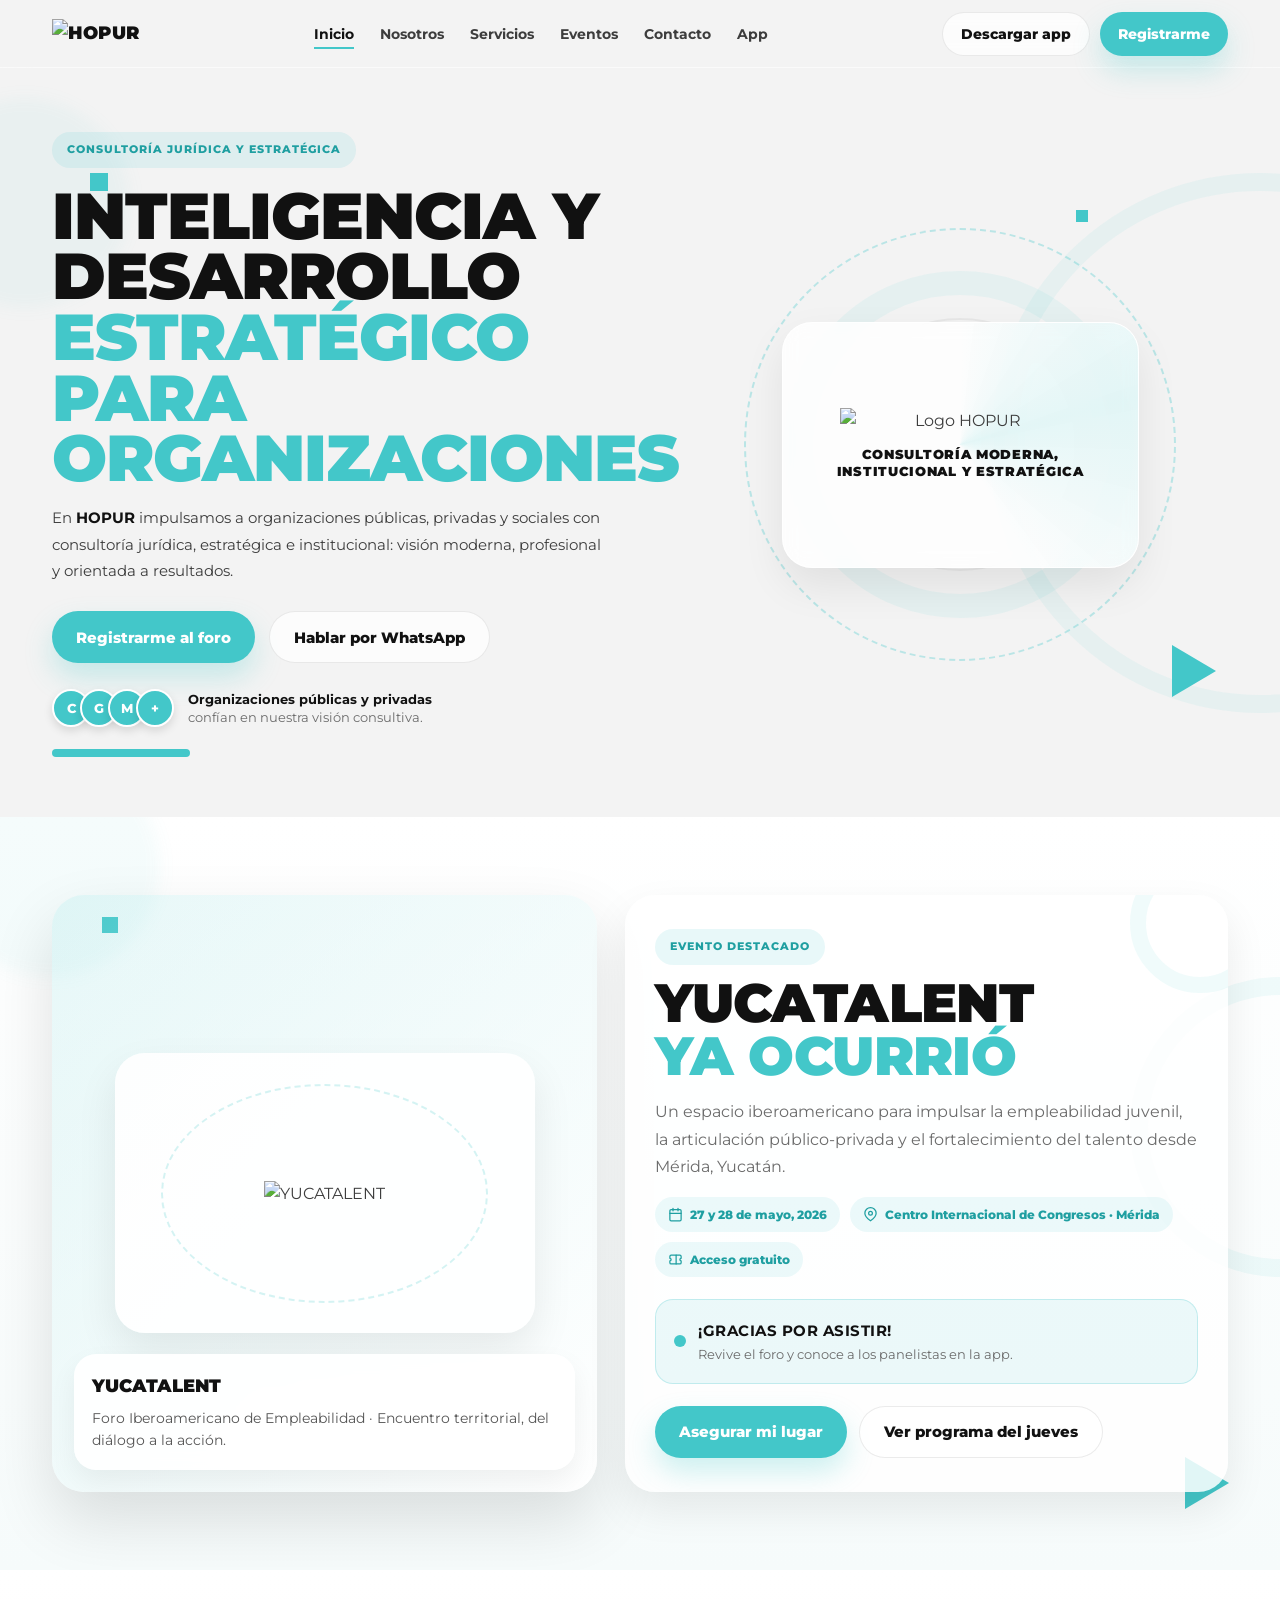
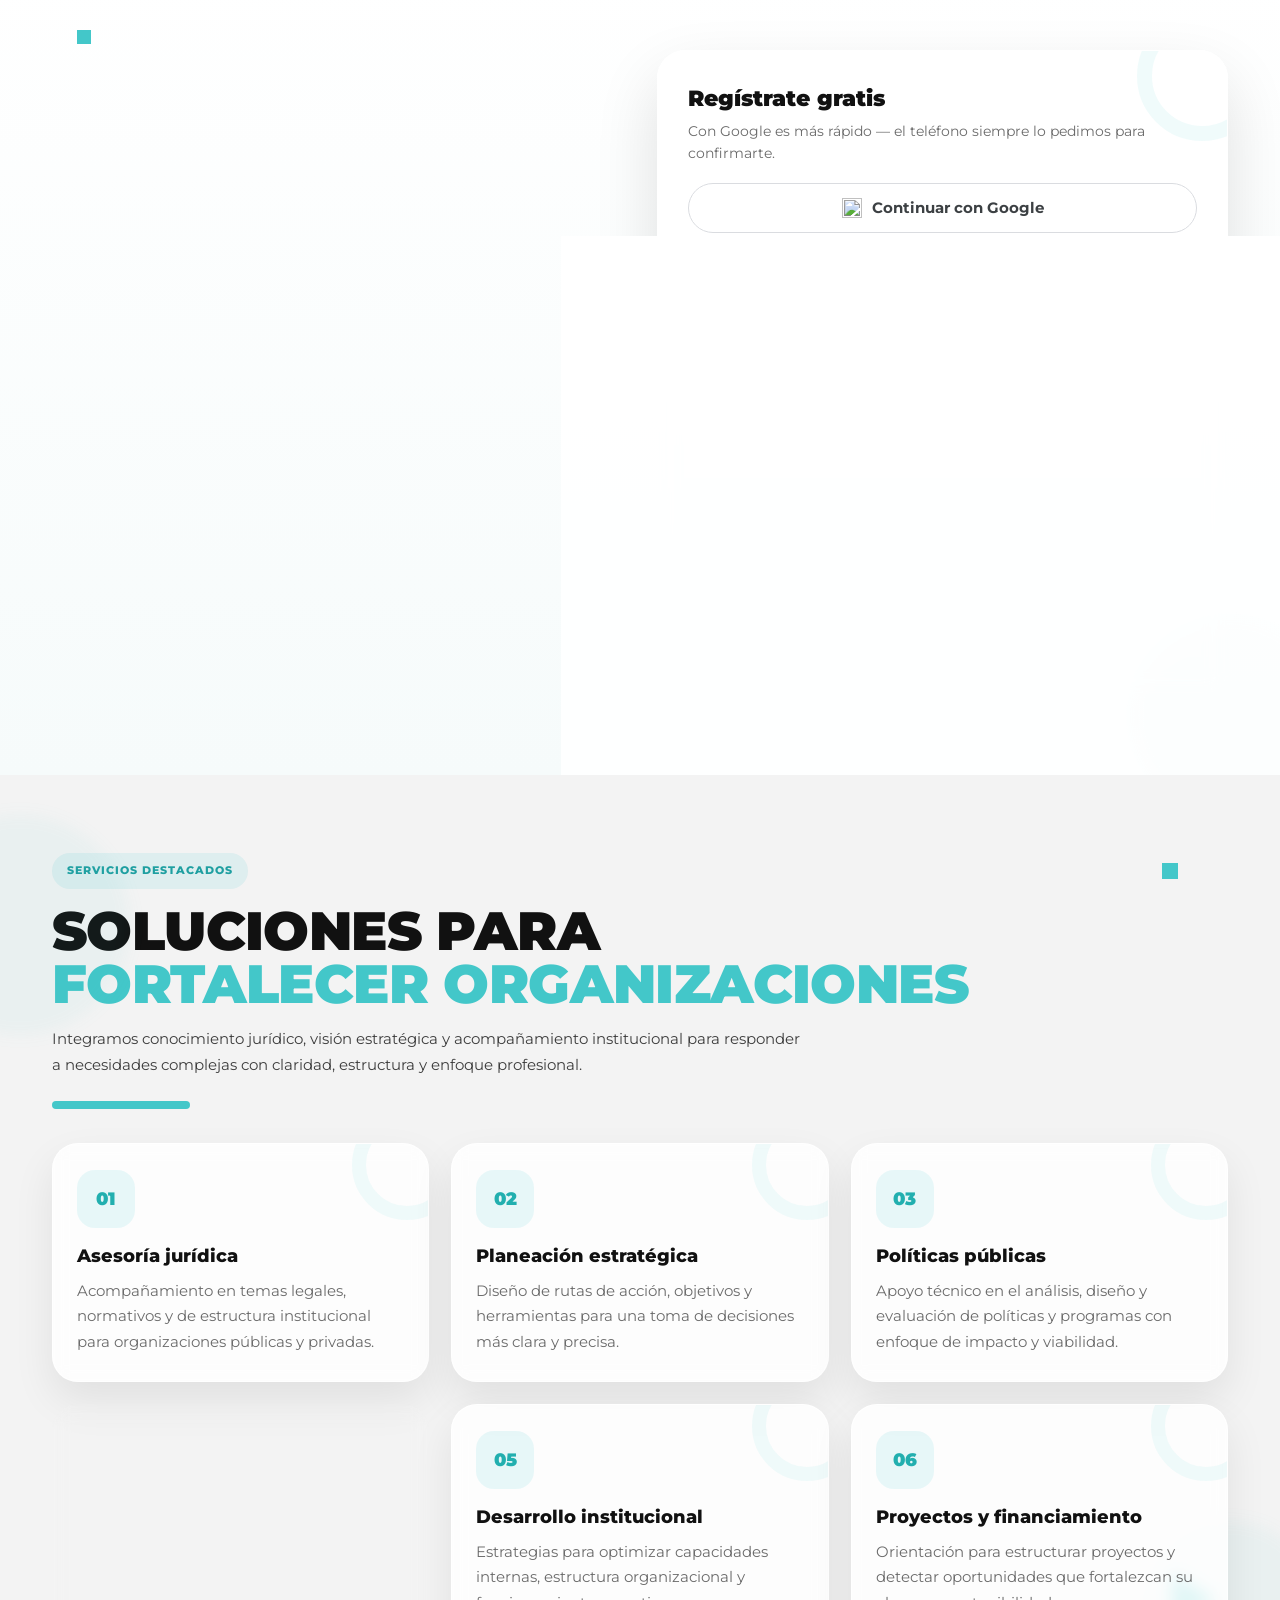
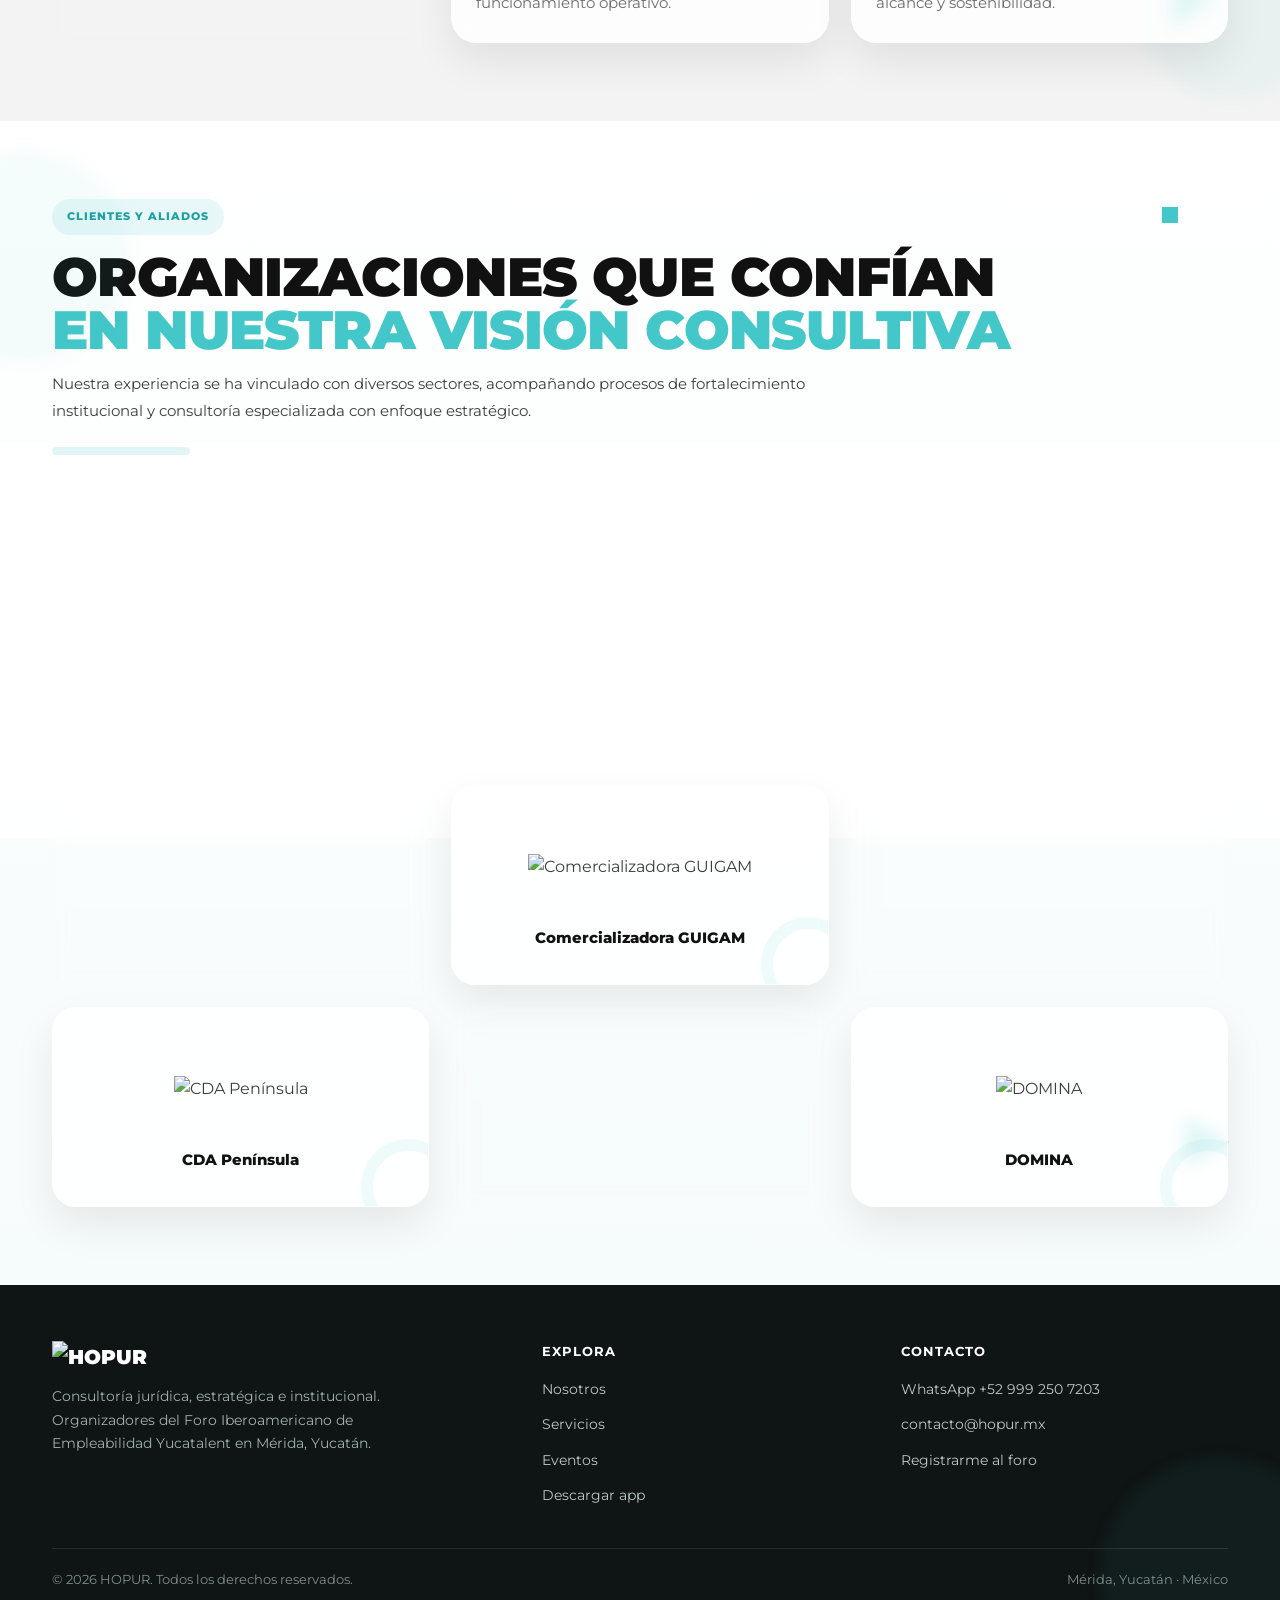
==== commit ff7901ef: "Sitio HOPUR completo + deploy a GitHub Pages - Nuevas paginas internas con el sistema de diseno unif" ====
--- a/index.html
+++ b/index.html
@@ -31,10 +31,11 @@
       </a>
       <nav>
         <ul class="nav__links" id="navLinks">
-          <li><a href="#yucatalent">Yucatalent</a></li>
-          <li><a href="/app/#panelistas">Panelistas</a></li>
-          <li><a href="/app/#programa">Programa</a></li>
-          <li><a href="#servicios">Servicios</a></li>
+          <li><a href="/" aria-current="page">Inicio</a></li>
+          <li><a href="/nosotros/">Nosotros</a></li>
+          <li><a href="/servicios/">Servicios</a></li>
+          <li><a href="/eventos/">Eventos</a></li>
+          <li><a href="/contacto/">Contacto</a></li>
           <li><a href="/app/">App</a></li>
         </ul>
       </nav>
@@ -146,7 +147,7 @@
 
           <div class="event__actions">
             <a class="btn btn--primary" href="#registro">Asegurar mi lugar</a>
-            <a class="btn btn--secondary" href="/app/#programa">Ver programa del jueves</a>
+            <a class="btn btn--secondary" href="/app/dashboard/#programa">Ver programa del jueves</a>
           </div>
         </div>
       </div>
@@ -301,10 +302,9 @@
         <div>
           <h4>Explora</h4>
           <ul>
-            <li><a href="#yucatalent">Yucatalent</a></li>
-            <li><a href="/app/#panelistas">Panelistas</a></li>
-            <li><a href="/app/#programa">Programa del jueves</a></li>
-            <li><a href="#servicios">Servicios</a></li>
+            <li><a href="/nosotros/">Nosotros</a></li>
+            <li><a href="/servicios/">Servicios</a></li>
+            <li><a href="/eventos/">Eventos</a></li>
             <li><a href="/app/">Descargar app</a></li>
           </ul>
         </div>
--- a/css/styles.css
+++ b/css/styles.css
@@ -349,3 +349,84 @@
   *,*::before,*::after{animation-duration:.001ms!important;animation-iteration-count:1!important;transition-duration:.001ms!important;scroll-behavior:auto!important}
   .reveal{opacity:1;transform:none}
 }
+
+/* ============================================================
+   Componentes compartidos para páginas internas
+   ============================================================ */
+.nav__links a[aria-current="page"]{color:var(--c2)}
+.nav__links a[aria-current="page"]::after{width:100%}
+
+.tac{text-align:center}
+.mxa{margin-left:auto;margin-right:auto}
+.icon-chip svg{width:26px;height:26px}
+
+/* Hero de página (genérico) */
+.phero{position:relative;overflow:hidden;padding:60px 0 50px}
+.phero__wrap{display:grid;grid-template-columns:1.05fr .95fr;gap:36px;align-items:center;position:relative;z-index:2}
+.phero__title{font-size:clamp(32px,5vw,68px);line-height:.95;font-weight:900;text-transform:uppercase;color:var(--c2);letter-spacing:-.8px;margin:16px 0 14px;max-width:680px}
+.phero__title span{display:block;color:var(--c1)}
+.phero__text{max-width:560px;font-size:clamp(15px,1.1vw,18px);line-height:1.76;color:var(--tx)}
+.phero__text strong{color:var(--c2)}
+.phero__actions{display:flex;flex-wrap:wrap;gap:12px;margin-top:24px}
+
+/* Imagen con overlay glass (héroes y cierres) */
+.imgcard{position:relative;border-radius:30px;overflow:hidden;box-shadow:var(--shadow-lg);background:#fff;min-height:430px}
+.imgcard img{width:100%;height:100%;min-height:430px;object-fit:cover;display:block}
+.imgcard::after{content:"";position:absolute;inset:0;background:linear-gradient(180deg,rgba(0,0,0,.02),rgba(0,0,0,.24))}
+.imgcard__glass{position:absolute;left:18px;right:18px;bottom:18px;z-index:2;background:rgba(255,255,255,.9);backdrop-filter:blur(8px);-webkit-backdrop-filter:blur(8px);border-radius:18px;padding:16px 18px}
+.imgcard__glass strong{display:block;font-size:16px;font-weight:900;color:#111;text-transform:uppercase;margin-bottom:5px;line-height:1.1}
+.imgcard__glass span{display:block;font-size:13.5px;line-height:1.55;color:#555}
+
+/* Cabecera de sección centrada */
+.section-head{max-width:860px;margin:0 auto 36px;text-align:center}
+.section-head .section-text{margin:0 auto}
+
+/* Rejillas utilitarias */
+.grid-2{display:grid;grid-template-columns:repeat(2,1fr);gap:22px}
+.grid-4{display:grid;grid-template-columns:repeat(4,1fr);gap:20px}
+
+/* Eyebrow numerada para tarjetas */
+.card__num{font-size:12px;font-weight:900;color:var(--c1);letter-spacing:1px;text-transform:uppercase;margin-bottom:8px;position:relative;z-index:2}
+.card--tall{min-height:250px}
+
+/* Banda de cierre / declaración */
+.band{background:linear-gradient(135deg,rgba(67,199,201,.1),rgba(255,255,255,.86));border:1px solid var(--glass-brd);border-radius:24px;box-shadow:var(--shadow);padding:26px 26px;font-size:15.5px;line-height:1.82;color:#444;position:relative;overflow:hidden;z-index:2}
+.band--note{margin-top:30px}
+
+/* Perfil directivo */
+.profile{display:grid;grid-template-columns:.85fr 1.15fr;gap:32px;align-items:center;position:relative;z-index:2}
+.profile__bio h3{font-size:clamp(24px,3vw,40px);line-height:1;font-weight:900;text-transform:uppercase;color:var(--c2);margin:14px 0 12px;letter-spacing:-.5px}
+.profile__bio h3 span{display:block;color:var(--c1)}
+.profile__bio p{font-size:15.5px;line-height:1.8;color:var(--muted);margin:0 0 12px}
+.profile__hl{background:rgba(67,199,201,.08);border-radius:18px;padding:16px;font-size:14.5px;line-height:1.7;color:#3f3f3f;font-weight:600;margin-top:6px}
+
+/* Timeline horizontal (trayectoria) */
+.tline{display:flex;gap:16px;overflow-x:auto;padding:6px 2px 16px;scroll-snap-type:x mandatory;-webkit-overflow-scrolling:touch}
+.tline::-webkit-scrollbar{height:8px}
+.tline::-webkit-scrollbar-thumb{background:rgba(67,199,201,.35);border-radius:999px}
+.tstep{flex:0 0 230px;scroll-snap-align:start;background:var(--glass);border:1px solid var(--glass-brd);border-radius:20px;box-shadow:var(--shadow);padding:18px;position:relative;overflow:hidden}
+.tstep__yr{display:inline-block;background:var(--c1);color:#fff;font-size:11px;font-weight:800;letter-spacing:.5px;padding:6px 11px;border-radius:999px;margin-bottom:12px}
+.tstep h4{margin:0 0 7px;font-size:15px;font-weight:800;color:var(--c2);text-transform:uppercase;line-height:1.15}
+.tstep p{margin:0;font-size:13px;line-height:1.58;color:var(--muted)}
+
+/* Tarjeta de info de contacto */
+.cinfo{background:var(--glass);border:1px solid var(--glass-brd);border-radius:26px;box-shadow:var(--shadow-lg);padding:26px;display:grid;gap:8px;position:relative;overflow:hidden;backdrop-filter:blur(8px);-webkit-backdrop-filter:blur(8px)}
+.cinfo__item{display:flex;align-items:center;gap:14px;padding:14px 4px;border-bottom:1px solid var(--line)}
+.cinfo__item:last-child{border-bottom:0}
+.cinfo__ic{flex:0 0 44px;width:44px;height:44px;border-radius:13px;background:var(--ring);color:var(--c1-dark);display:grid;place-items:center}
+.cinfo__ic svg{width:20px;height:20px}
+.cinfo__item strong{display:block;font-size:11px;text-transform:uppercase;letter-spacing:.5px;color:var(--muted);margin-bottom:2px}
+.cinfo__item a,.cinfo__item .v{font-size:15.5px;font-weight:800;color:var(--c2);text-decoration:none}
+.cinfo__item a:hover{color:var(--c1-deep)}
+
+@media (max-width:980px){
+  .phero__wrap{grid-template-columns:1fr;text-align:center;gap:28px}
+  .phero__text{margin:0 auto}
+  .phero__actions{justify-content:center}
+  .profile{grid-template-columns:1fr;gap:22px}
+  .grid-4{grid-template-columns:repeat(2,1fr)}
+  .grid-2{grid-template-columns:1fr}
+}
+@media (max-width:760px){
+  .grid-4{grid-template-columns:1fr}
+}
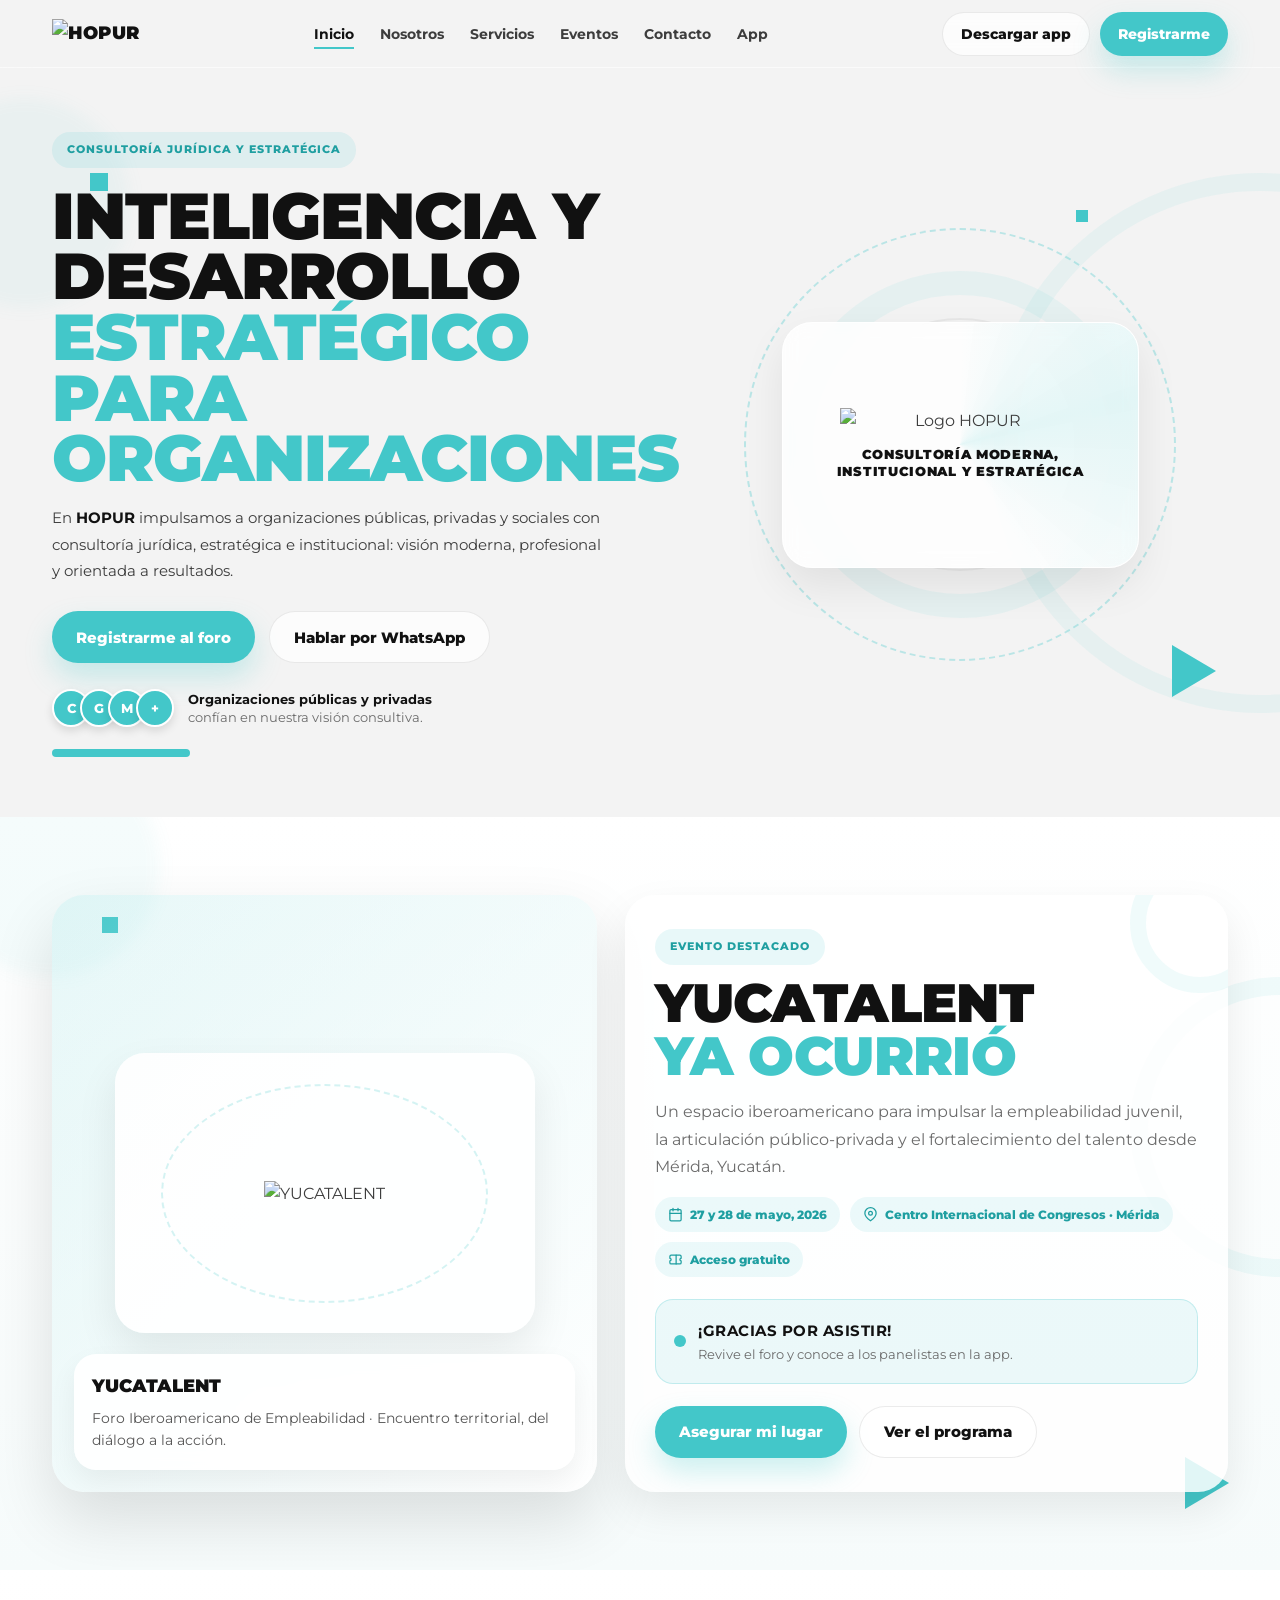
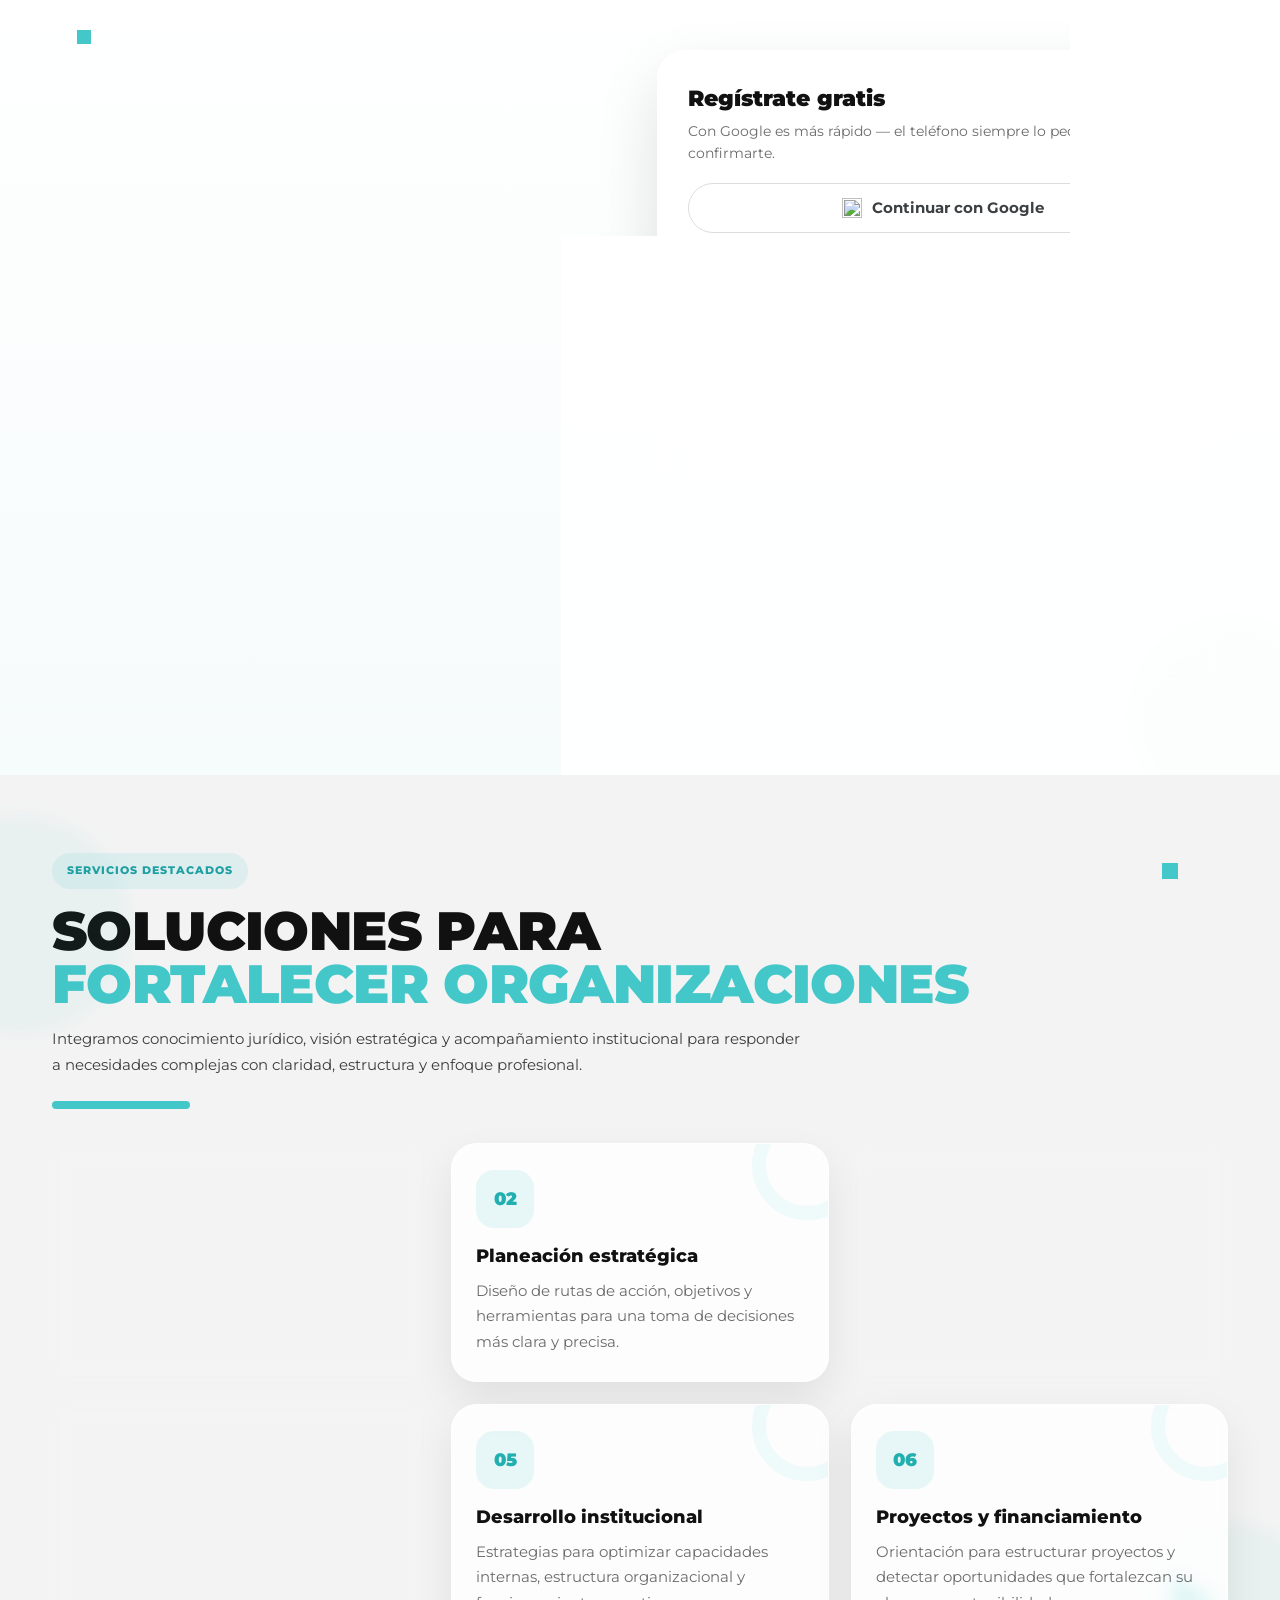
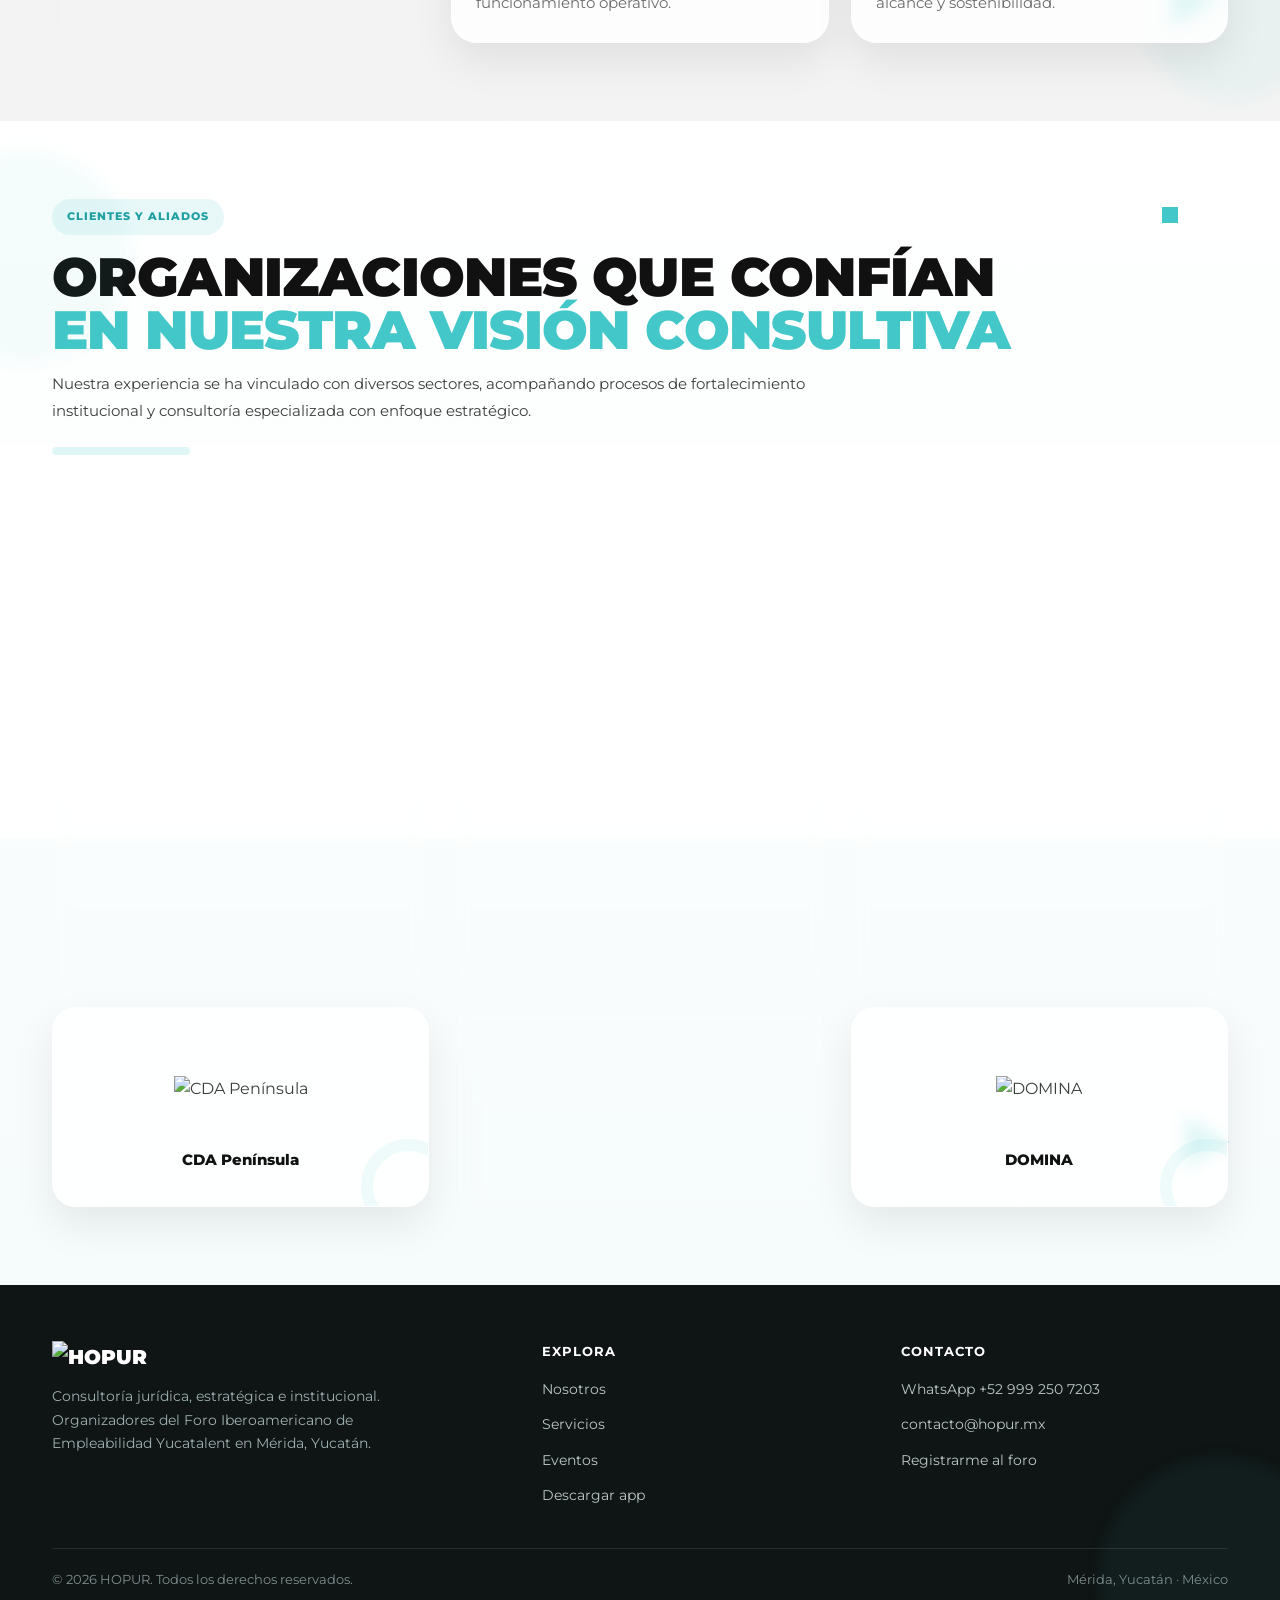
==== commit de6f6c5a: "Programa oficial de Yucatalent (miércoles 27 y jueves 28) - Dashboard: agenda oficial de los dos dia" ====
--- a/index.html
+++ b/index.html
@@ -147,7 +147,7 @@
 
           <div class="event__actions">
             <a class="btn btn--primary" href="#registro">Asegurar mi lugar</a>
-            <a class="btn btn--secondary" href="/app/dashboard/#programa">Ver programa del jueves</a>
+            <a class="btn btn--secondary" href="/app/dashboard/#programa">Ver el programa</a>
           </div>
         </div>
       </div>
@@ -168,7 +168,7 @@
           </p>
           <ul class="registro__benefits">
             <li><span class="ic"><svg viewBox="0 0 24 24" fill="none" stroke="currentColor" stroke-width="3" stroke-linecap="round" stroke-linejoin="round"><path d="M20 6 9 17l-5-5"/></svg></span> Acceso confirmado al Foro Iberoamericano de Empleabilidad.</li>
-            <li><span class="ic"><svg viewBox="0 0 24 24" fill="none" stroke="currentColor" stroke-width="3" stroke-linecap="round" stroke-linejoin="round"><path d="M20 6 9 17l-5-5"/></svg></span> Programa completo del jueves y lista de panelistas.</li>
+            <li><span class="ic"><svg viewBox="0 0 24 24" fill="none" stroke="currentColor" stroke-width="3" stroke-linecap="round" stroke-linejoin="round"><path d="M20 6 9 17l-5-5"/></svg></span> Programa completo de los dos días y lista de panelistas.</li>
             <li><span class="ic"><svg viewBox="0 0 24 24" fill="none" stroke="currentColor" stroke-width="3" stroke-linecap="round" stroke-linejoin="round"><path d="M20 6 9 17l-5-5"/></svg></span> Acceso a la app instalable de HOPUR para llevar el evento contigo.</li>
             <li><span class="ic"><svg viewBox="0 0 24 24" fill="none" stroke="currentColor" stroke-width="3" stroke-linecap="round" stroke-linejoin="round"><path d="M20 6 9 17l-5-5"/></svg></span> Tus datos están protegidos y solo HOPUR los utiliza.</li>
           </ul>
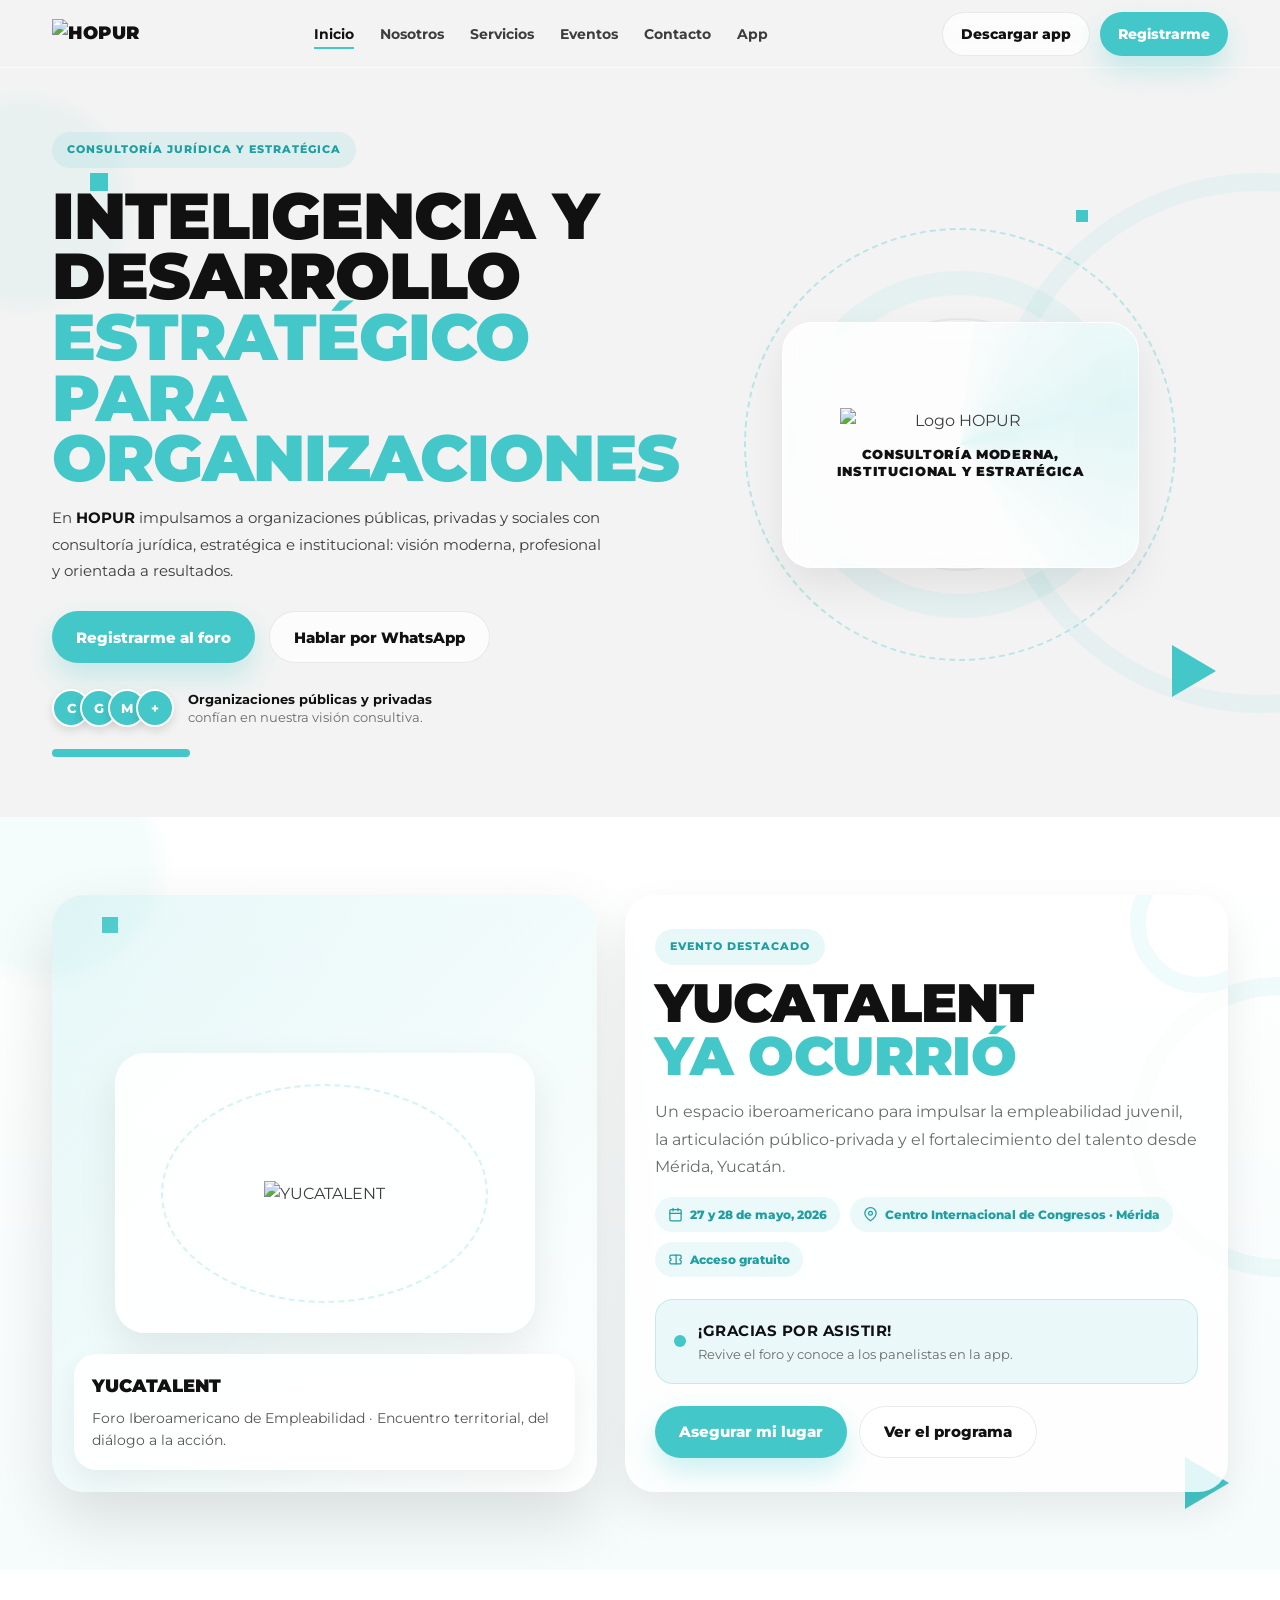
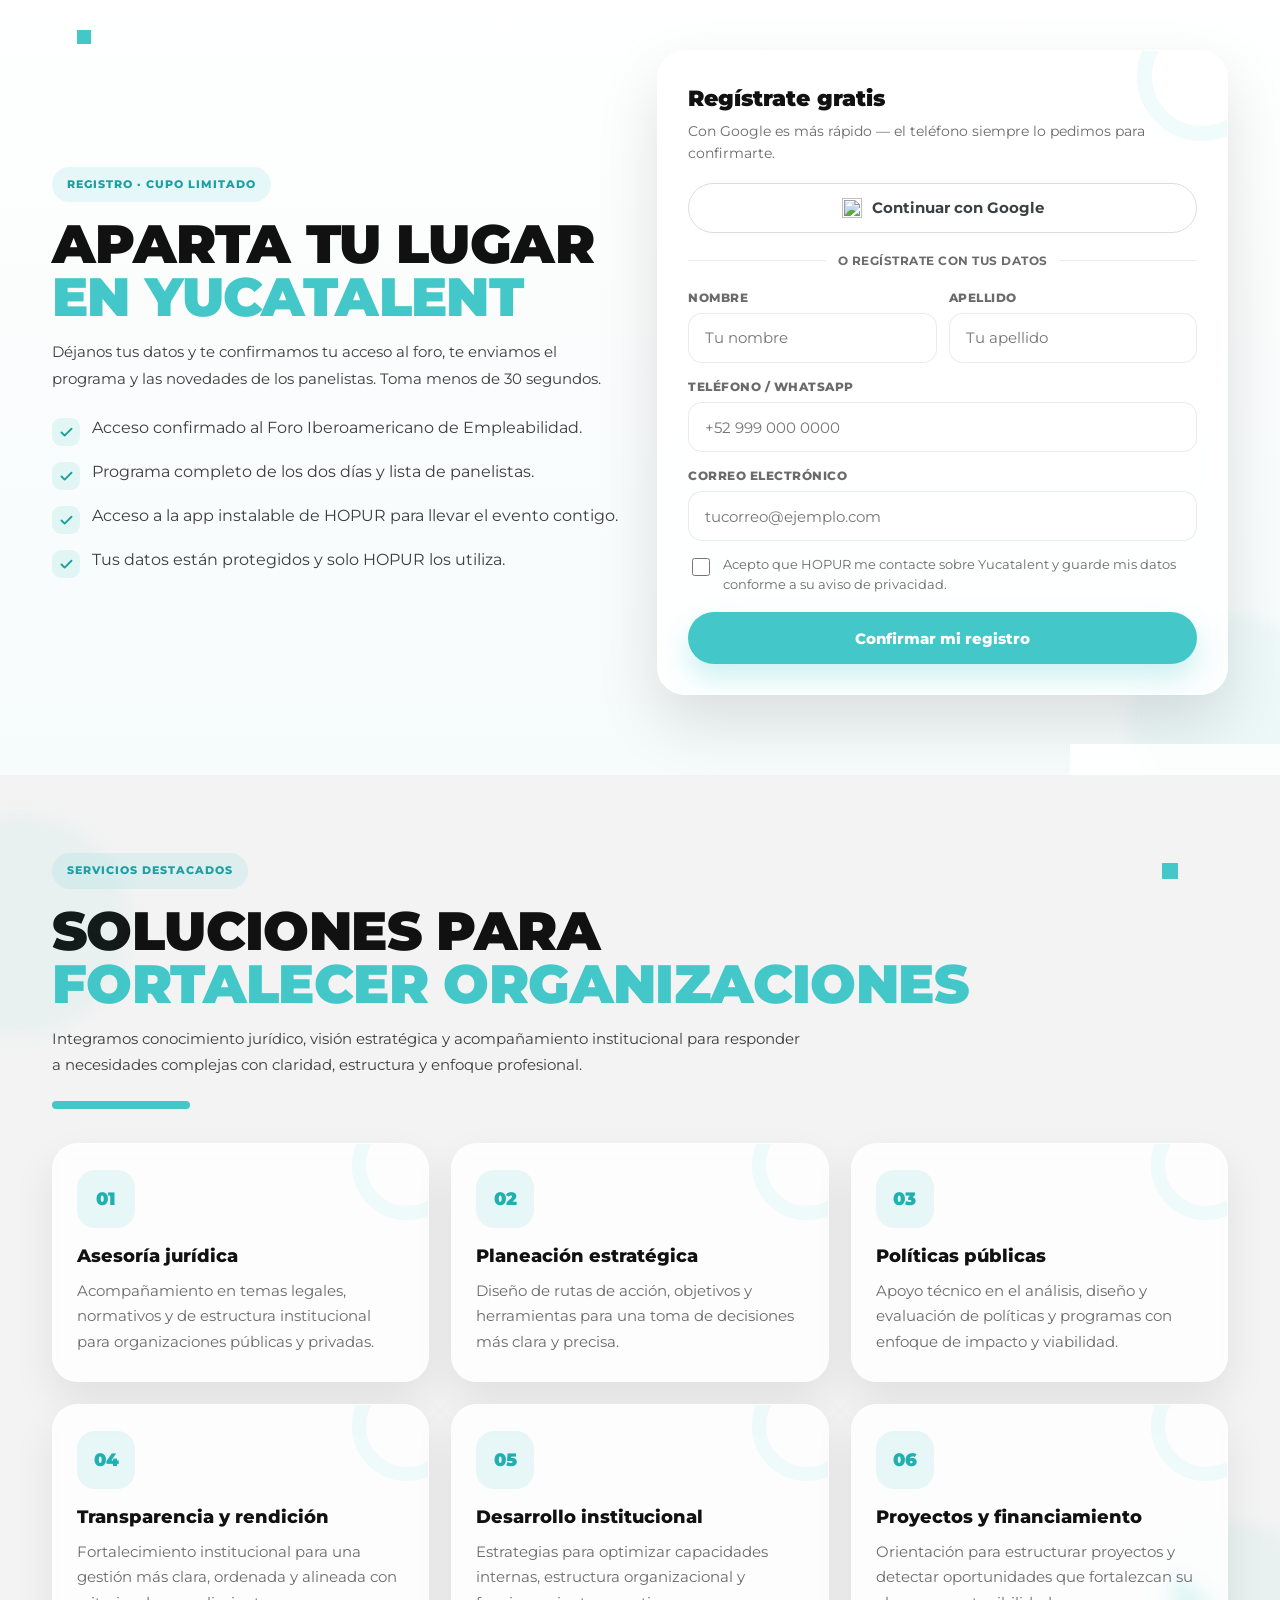
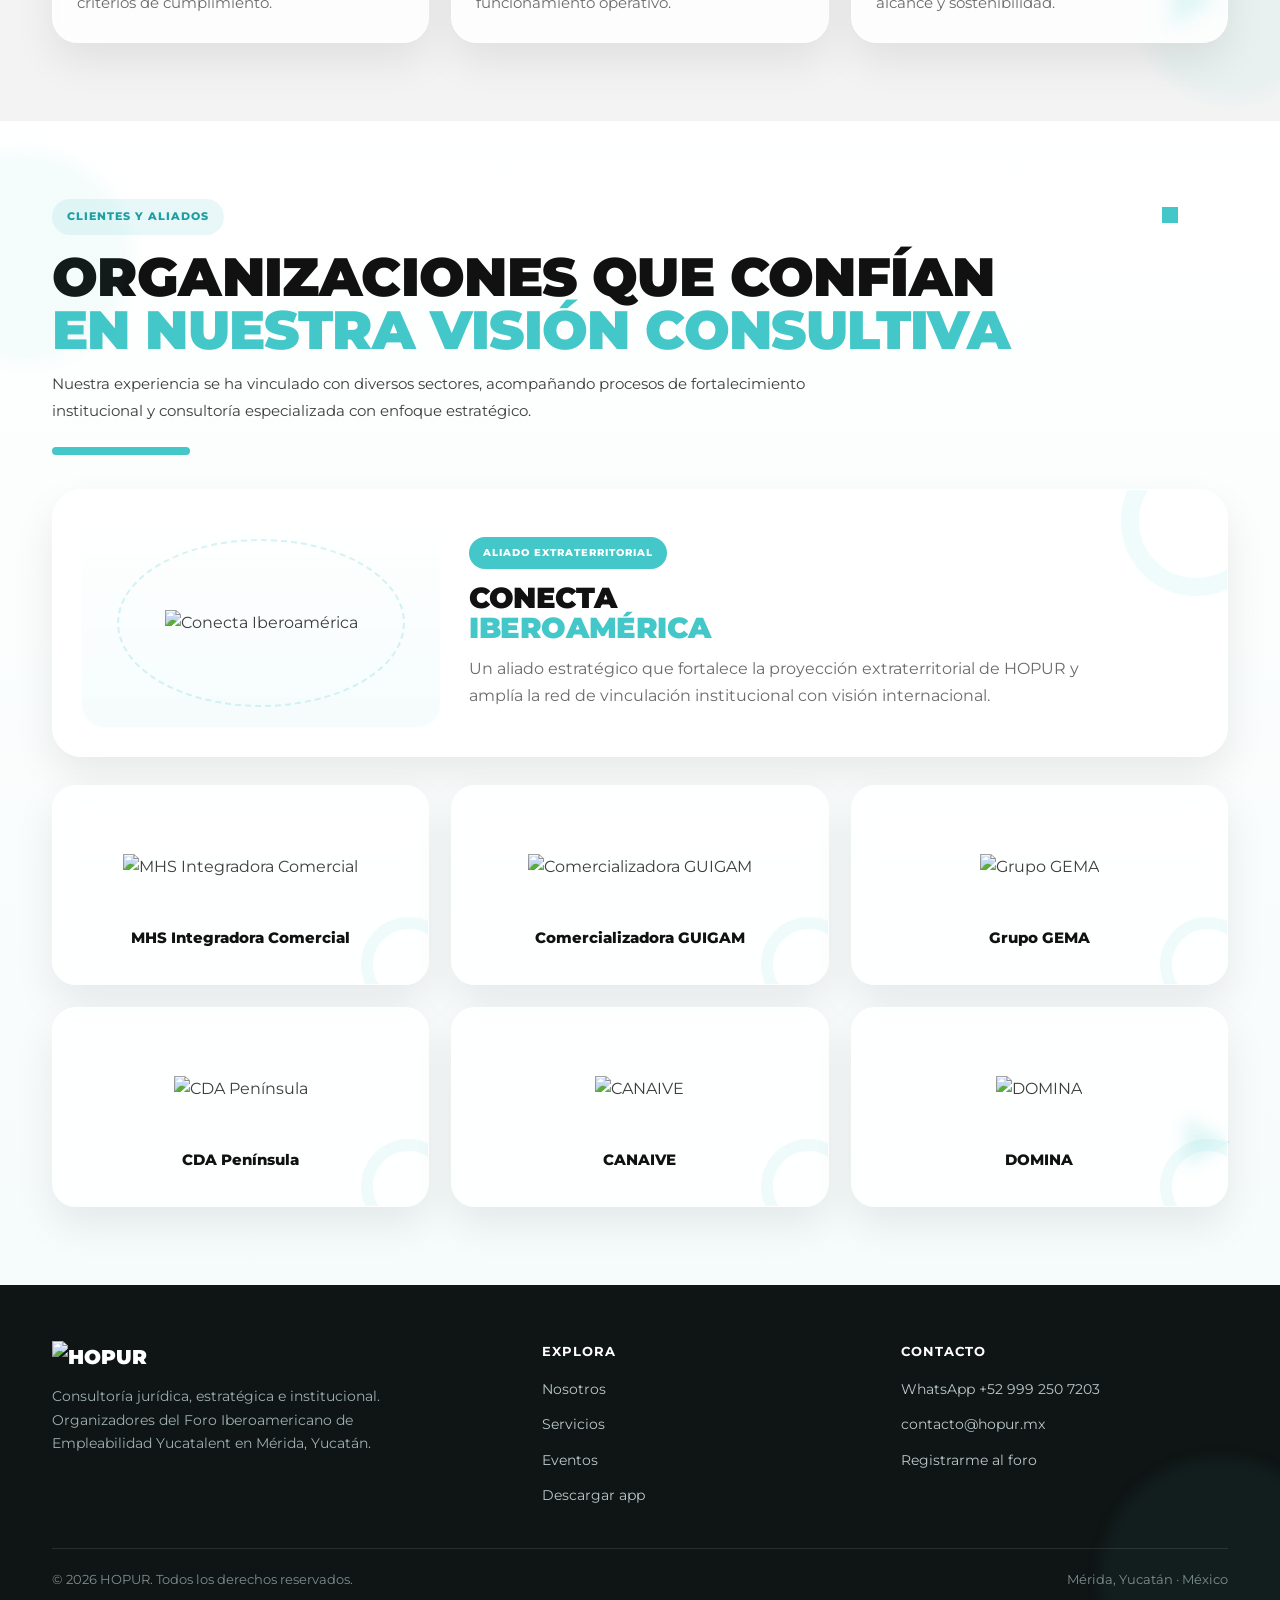
==== commit 84f9e3d5: "Rutas relativas: el sitio funciona en subcarpeta de GitHub Pages El sitio se servia roto en eleevate" ====
--- a/index.html
+++ b/index.html
@@ -6,9 +6,9 @@
   <title>HOPUR · Consultoría estratégica & Foro Yucatalent</title>
   <meta name="description" content="HOPUR impulsa organizaciones con consultoría jurídica y estratégica, y organiza Yucatalent: el Foro Iberoamericano de Empleabilidad en Mérida, Yucatán.">
   <meta name="theme-color" content="#43c7c9">
-  <link rel="manifest" href="/manifest.json">
-  <link rel="icon" href="/icons/icon.svg" type="image/svg+xml">
-  <link rel="apple-touch-icon" href="/icons/icon.svg">
+  <link rel="manifest" href="manifest.json">
+  <link rel="icon" href="icons/icon.svg" type="image/svg+xml">
+  <link rel="apple-touch-icon" href="icons/icon.svg">
 
   <meta property="og:type" content="website">
   <meta property="og:title" content="HOPUR · Consultoría estratégica & Foro Yucatalent">
@@ -19,28 +19,28 @@
   <link rel="preconnect" href="https://fonts.googleapis.com">
   <link rel="preconnect" href="https://fonts.gstatic.com" crossorigin>
   <link href="https://fonts.googleapis.com/css2?family=Montserrat:wght@400;500;600;700;800;900&display=swap" rel="stylesheet">
-  <link rel="stylesheet" href="/css/styles.css">
+  <link rel="stylesheet" href="css/styles.css">
 </head>
 <body>
 
   <!-- ===================== NAV ===================== -->
   <header class="nav" id="nav">
     <div class="nav__inner">
-      <a class="nav__brand" href="/">
+      <a class="nav__brand" href="./">
         <img src="https://i.imgur.com/QNAIET0.png" alt="HOPUR">
       </a>
       <nav>
         <ul class="nav__links" id="navLinks">
-          <li><a href="/" aria-current="page">Inicio</a></li>
-          <li><a href="/nosotros/">Nosotros</a></li>
-          <li><a href="/servicios/">Servicios</a></li>
-          <li><a href="/eventos/">Eventos</a></li>
-          <li><a href="/contacto/">Contacto</a></li>
-          <li><a href="/app/">App</a></li>
+          <li><a href="./" aria-current="page">Inicio</a></li>
+          <li><a href="nosotros/">Nosotros</a></li>
+          <li><a href="servicios/">Servicios</a></li>
+          <li><a href="eventos/">Eventos</a></li>
+          <li><a href="contacto/">Contacto</a></li>
+          <li><a href="app/">App</a></li>
         </ul>
       </nav>
       <div class="nav__cta">
-        <a class="btn btn--secondary" href="/app/">Descargar app</a>
+        <a class="btn btn--secondary" href="app/">Descargar app</a>
         <a class="btn btn--primary" href="#registro">Registrarme</a>
         <button class="nav__toggle" id="navToggle" aria-label="Abrir menú" aria-expanded="false">
           <span></span><span></span><span></span>
@@ -147,7 +147,7 @@
 
           <div class="event__actions">
             <a class="btn btn--primary" href="#registro">Asegurar mi lugar</a>
-            <a class="btn btn--secondary" href="/app/dashboard/#programa">Ver el programa</a>
+            <a class="btn btn--secondary" href="app/dashboard/#programa">Ver el programa</a>
           </div>
         </div>
       </div>
@@ -302,10 +302,10 @@
         <div>
           <h4>Explora</h4>
           <ul>
-            <li><a href="/nosotros/">Nosotros</a></li>
-            <li><a href="/servicios/">Servicios</a></li>
-            <li><a href="/eventos/">Eventos</a></li>
-            <li><a href="/app/">Descargar app</a></li>
+            <li><a href="nosotros/">Nosotros</a></li>
+            <li><a href="servicios/">Servicios</a></li>
+            <li><a href="eventos/">Eventos</a></li>
+            <li><a href="app/">Descargar app</a></li>
           </ul>
         </div>
         <div>
@@ -324,8 +324,8 @@
     </div>
   </footer>
 
-  <script src="/js/config.js"></script>
+  <script src="js/config.js"></script>
   <script src="https://cdn.jsdelivr.net/npm/@supabase/supabase-js@2"></script>
-  <script src="/js/main.js"></script>
+  <script src="js/main.js"></script>
 </body>
 </html>
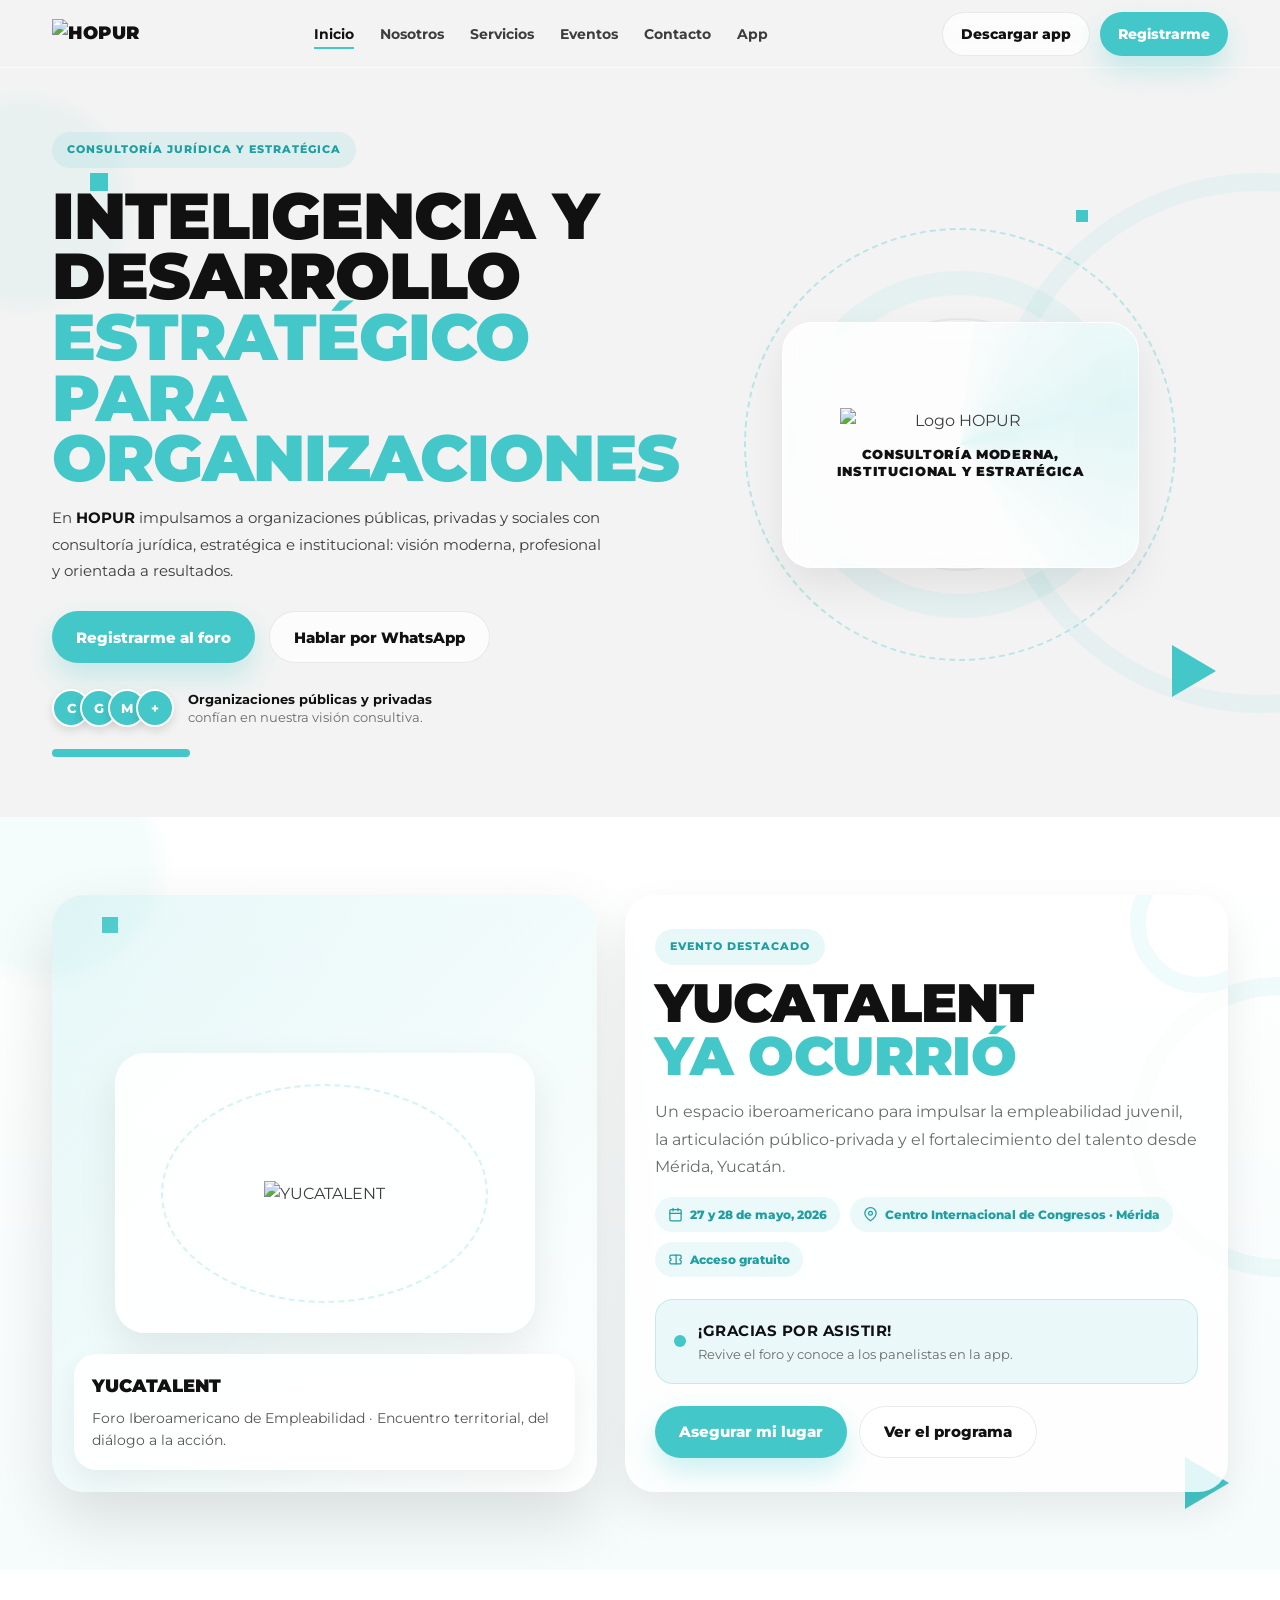
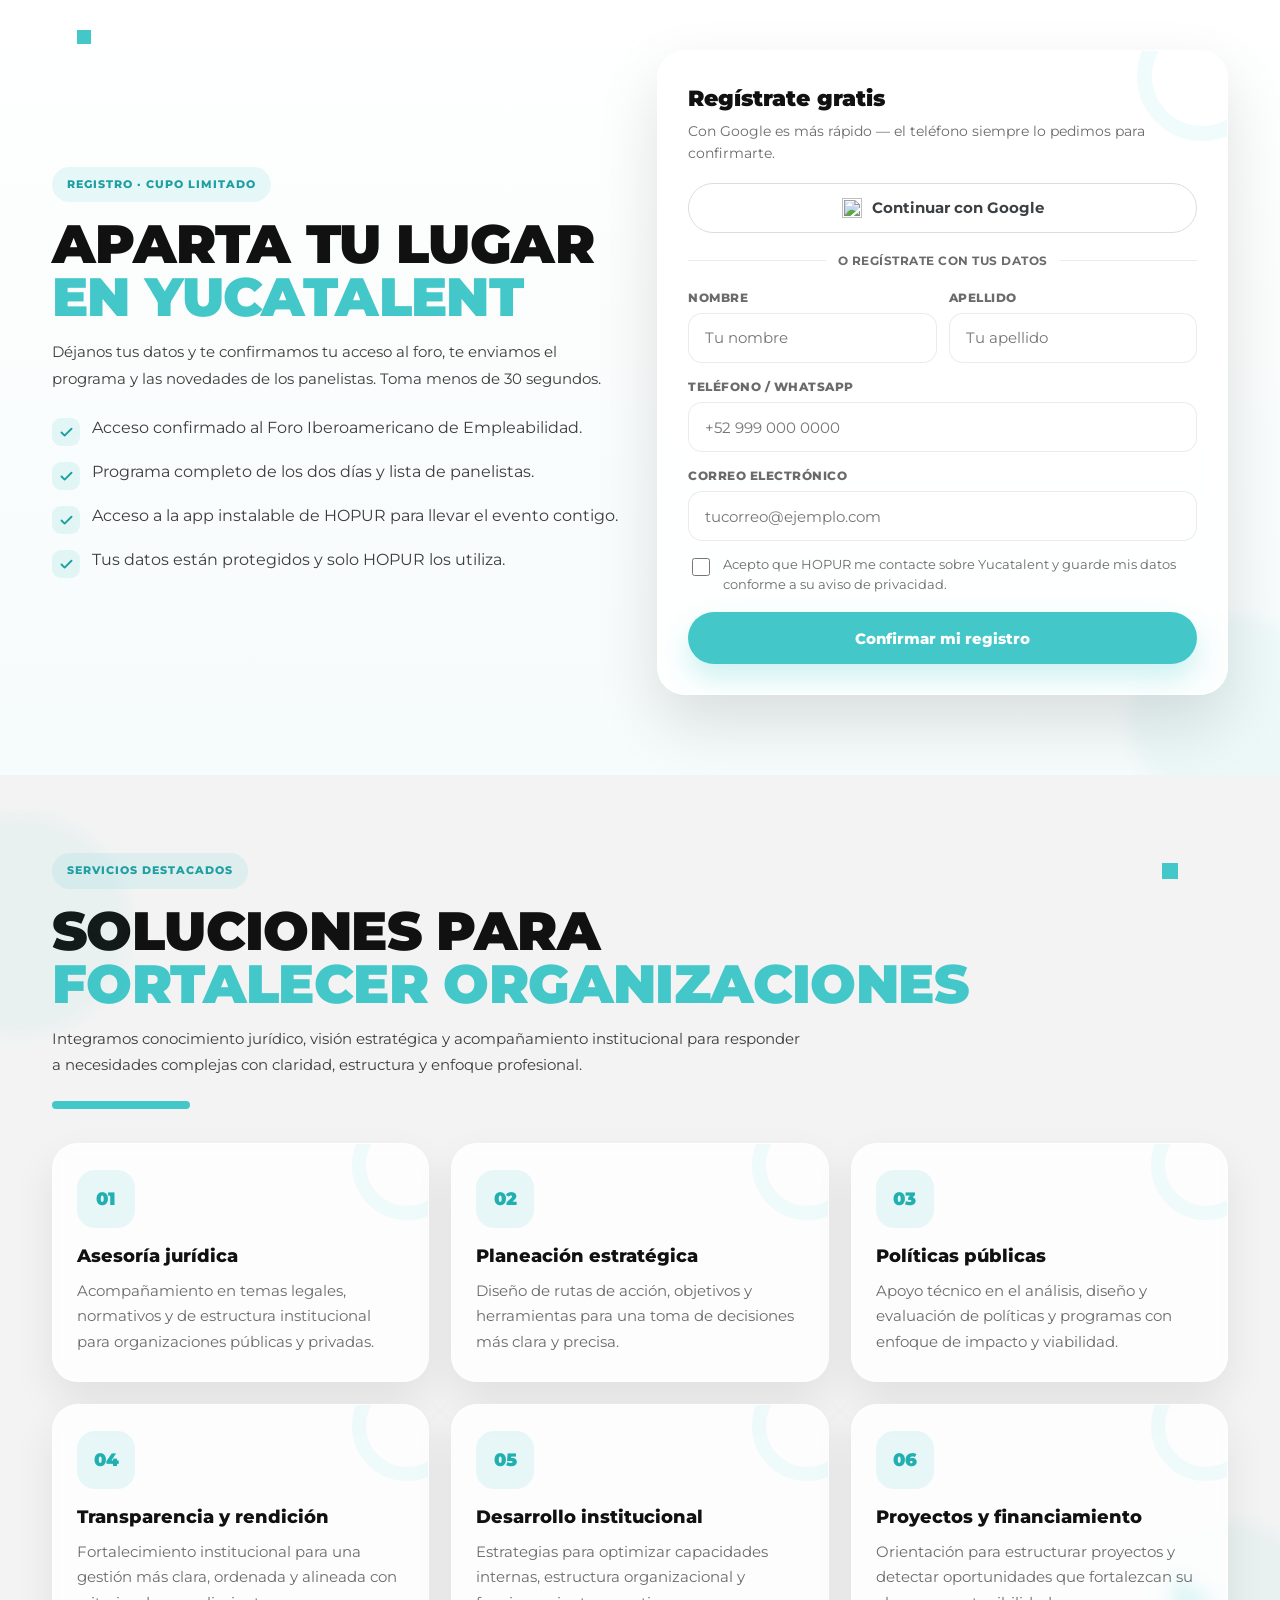
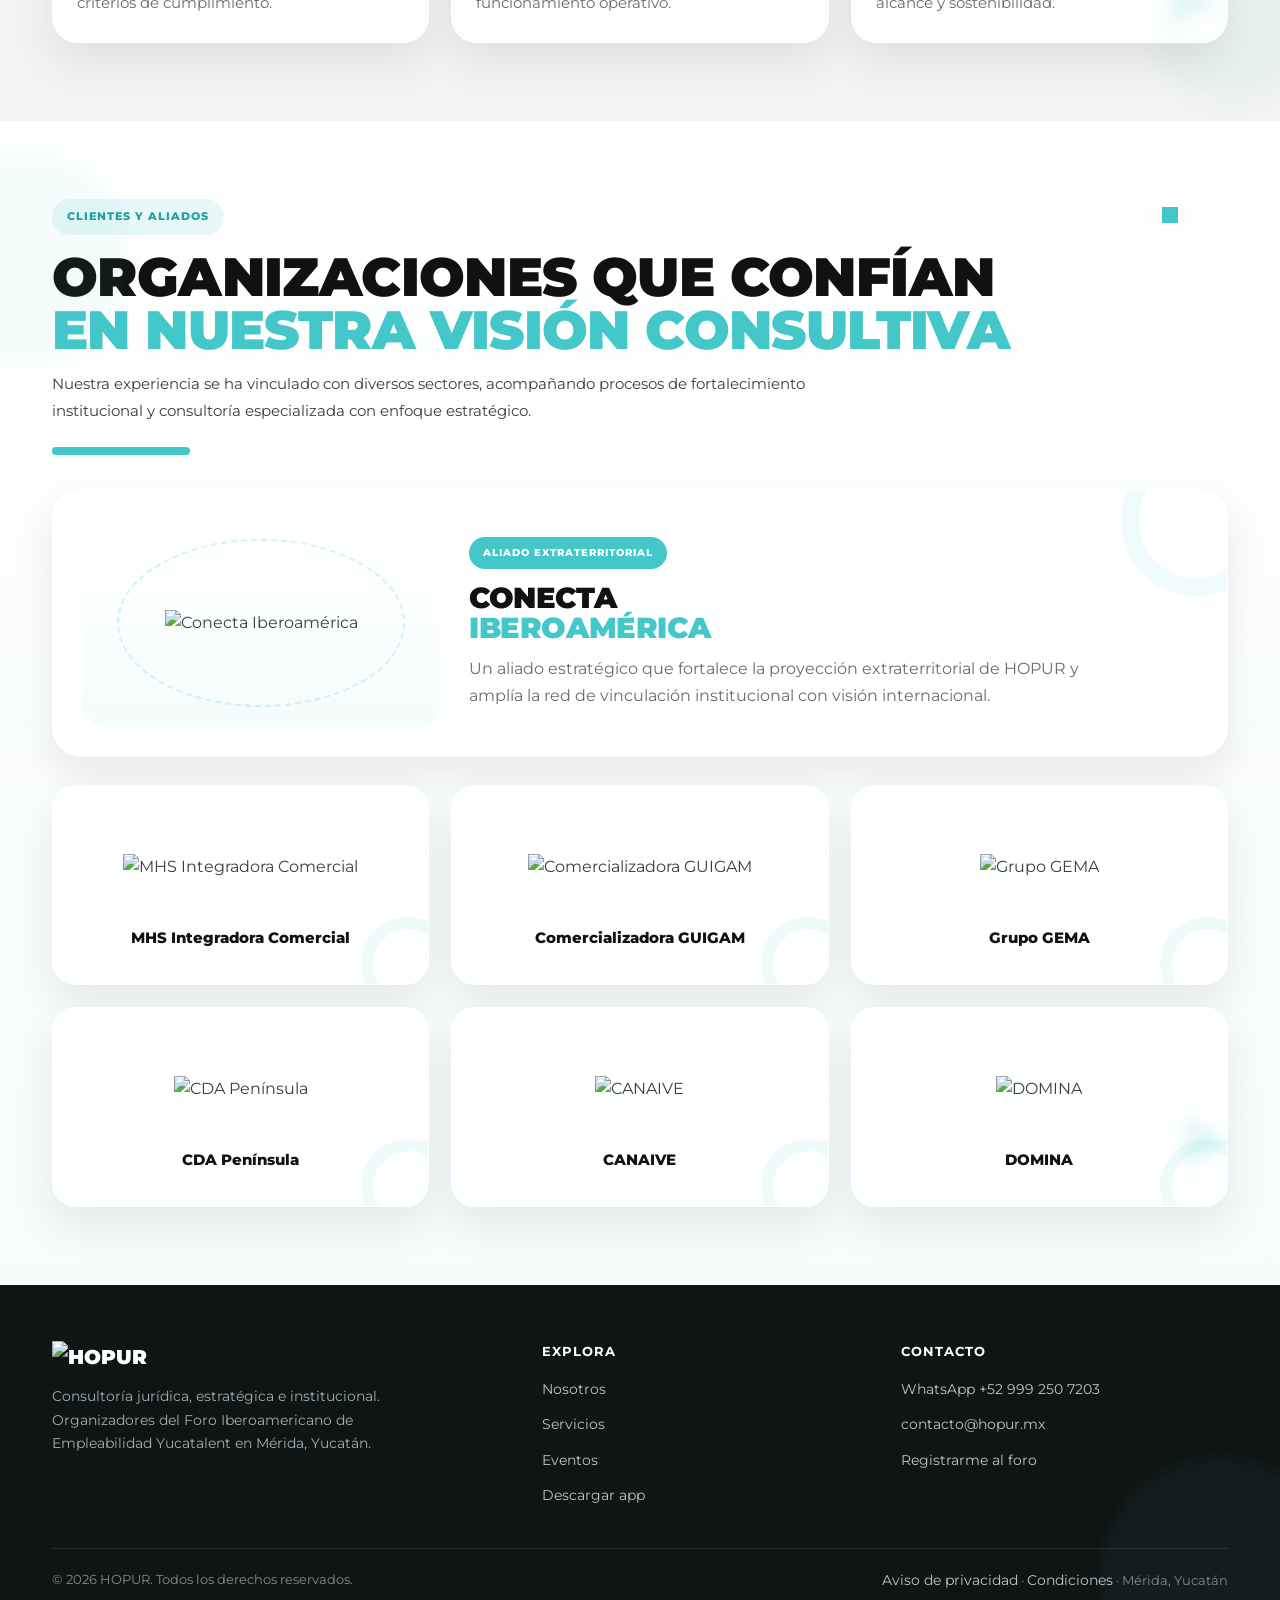
==== commit 4c965154: "Páginas legales (aviso de privacidad y condiciones) + CNAME hopur.mx - /avisodeprivacidad y /cdeserv" ====
--- a/index.html
+++ b/index.html
@@ -319,7 +319,7 @@
       </div>
       <div class="footer__bottom">
         <span>© <span id="year"></span> HOPUR. Todos los derechos reservados.</span>
-        <span>Mérida, Yucatán · México</span>
+        <span><a href="avisodeprivacidad/">Aviso de privacidad</a> · <a href="cdeservicio/">Condiciones</a> · Mérida, Yucatán</span>
       </div>
     </div>
   </footer>
--- a/css/styles.css
+++ b/css/styles.css
@@ -430,3 +430,16 @@
 @media (max-width:760px){
   .grid-4{grid-template-columns:1fr}
 }
+
+/* Texto largo (páginas legales / artículos) */
+.prose{max-width:780px;margin:0 auto;position:relative;z-index:2}
+.prose h2{font-size:20px;font-weight:900;color:var(--c2);margin:28px 0 10px;letter-spacing:-.2px}
+.prose h3{font-size:16px;font-weight:800;color:var(--c2);margin:18px 0 8px}
+.prose p,.prose li{font-size:15px;line-height:1.78;color:var(--tx)}
+.prose p{margin:0 0 12px}
+.prose ul{padding-left:20px;margin:8px 0 14px}
+.prose li{margin-bottom:6px}
+.prose strong{color:var(--c2)}
+.prose a{color:var(--c1-deep);font-weight:700}
+.prose .muted{color:var(--muted);font-size:13.5px}
+.prose__note{background:rgba(67,199,201,.08);border:1px dashed rgba(67,199,201,.3);border-radius:14px;padding:14px 16px;font-size:13.5px;line-height:1.6;color:var(--muted);margin-top:24px}
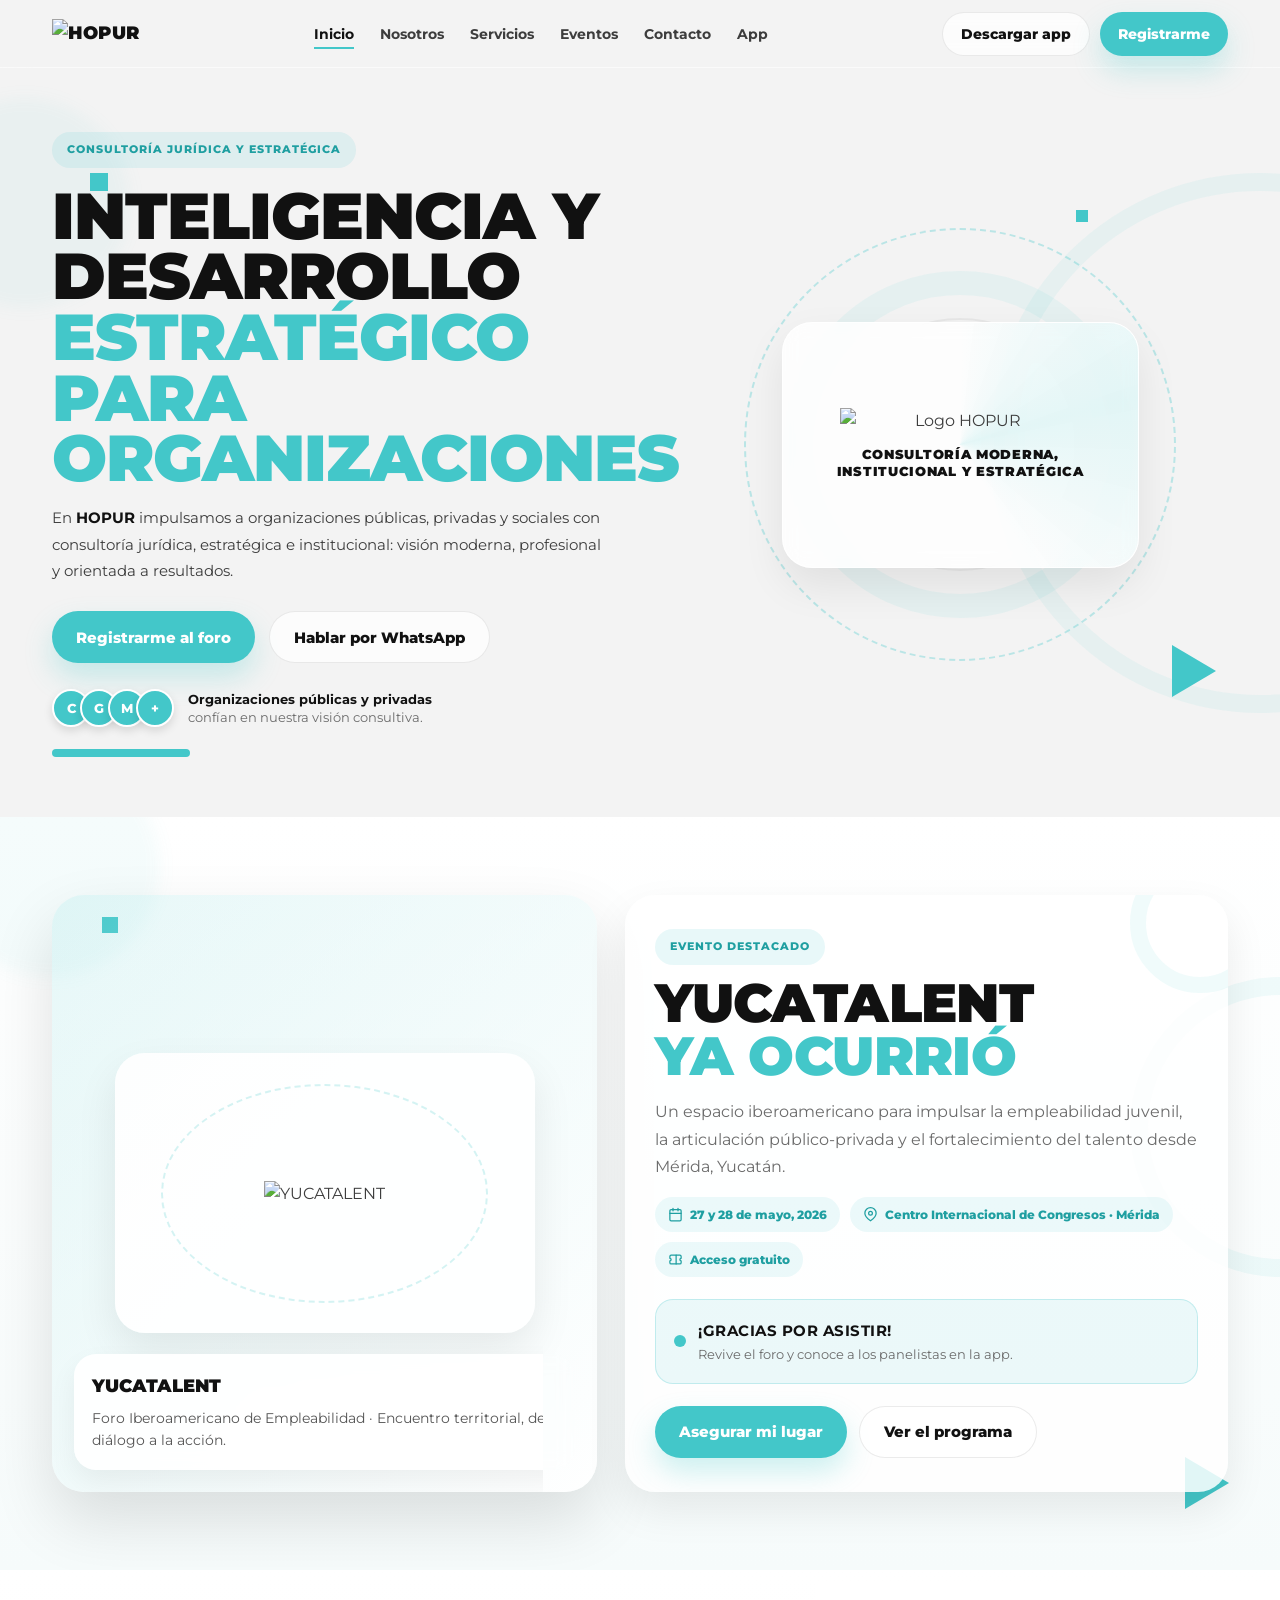
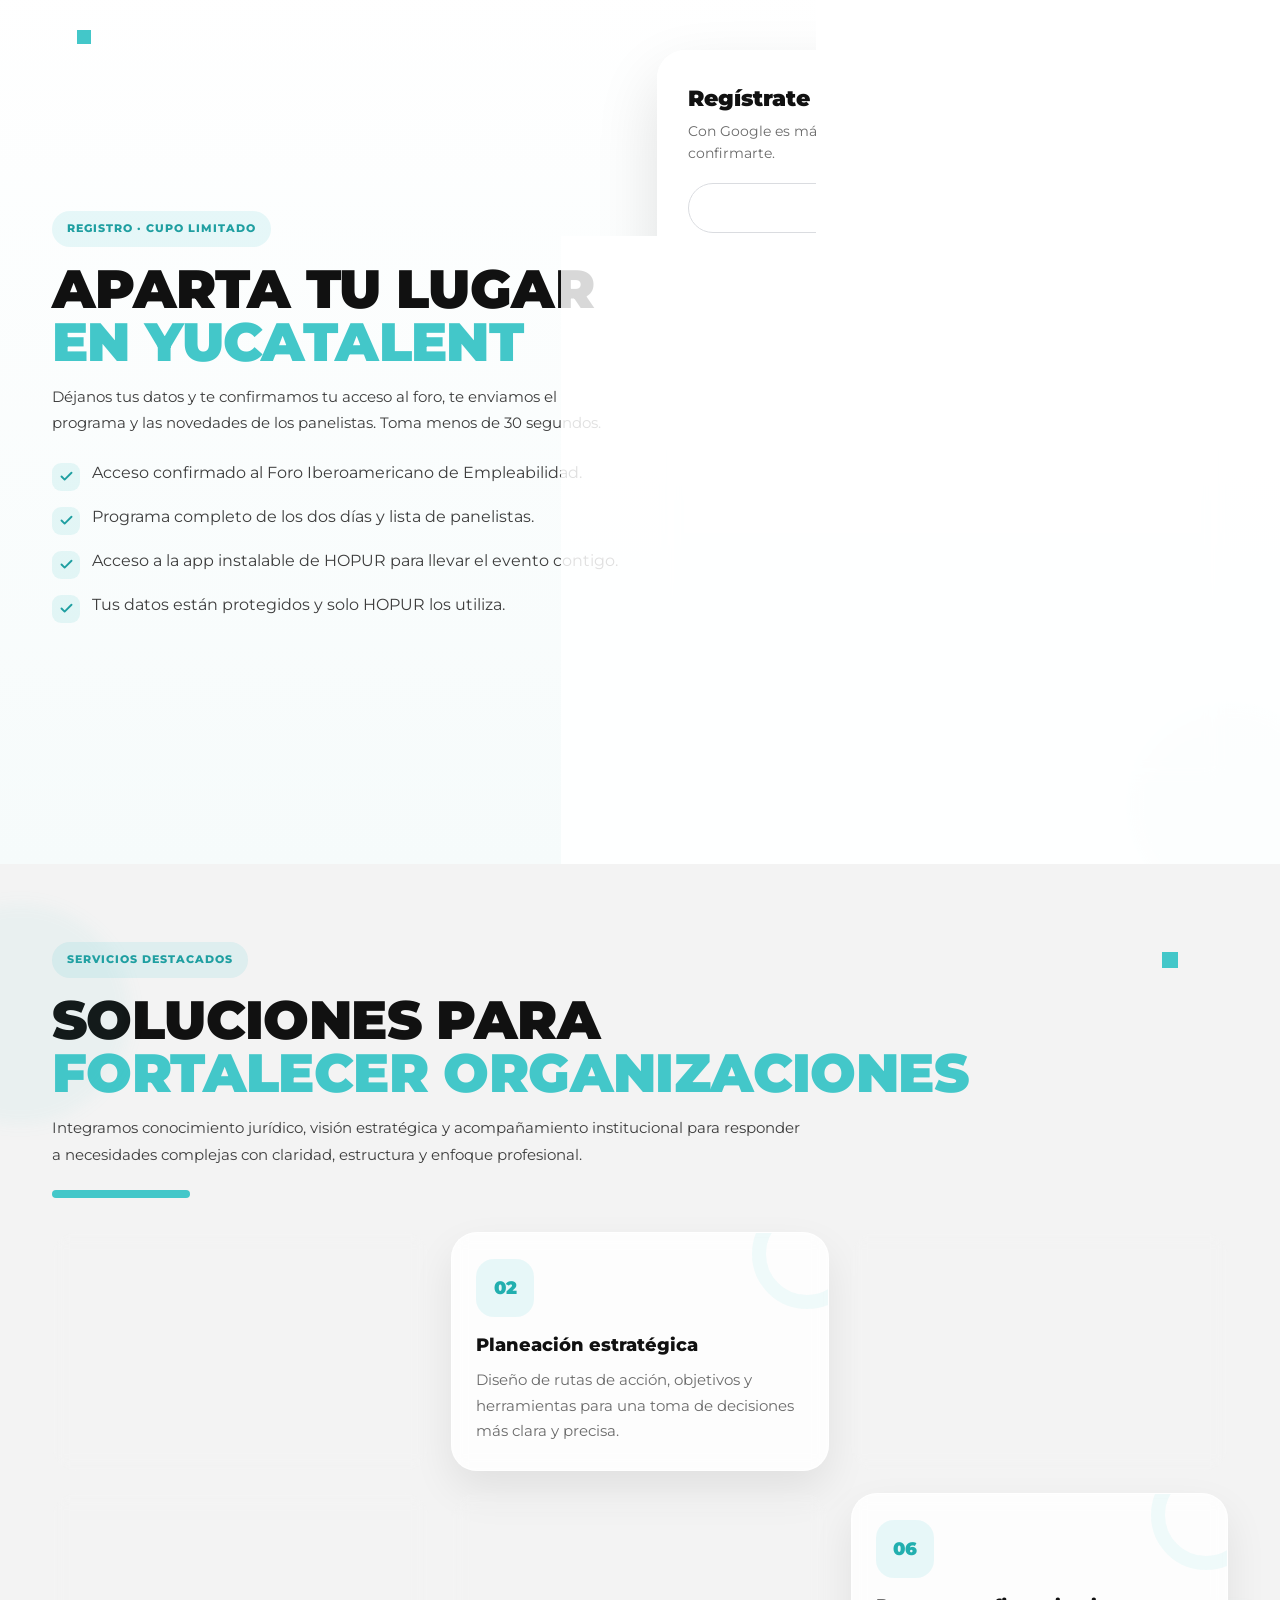
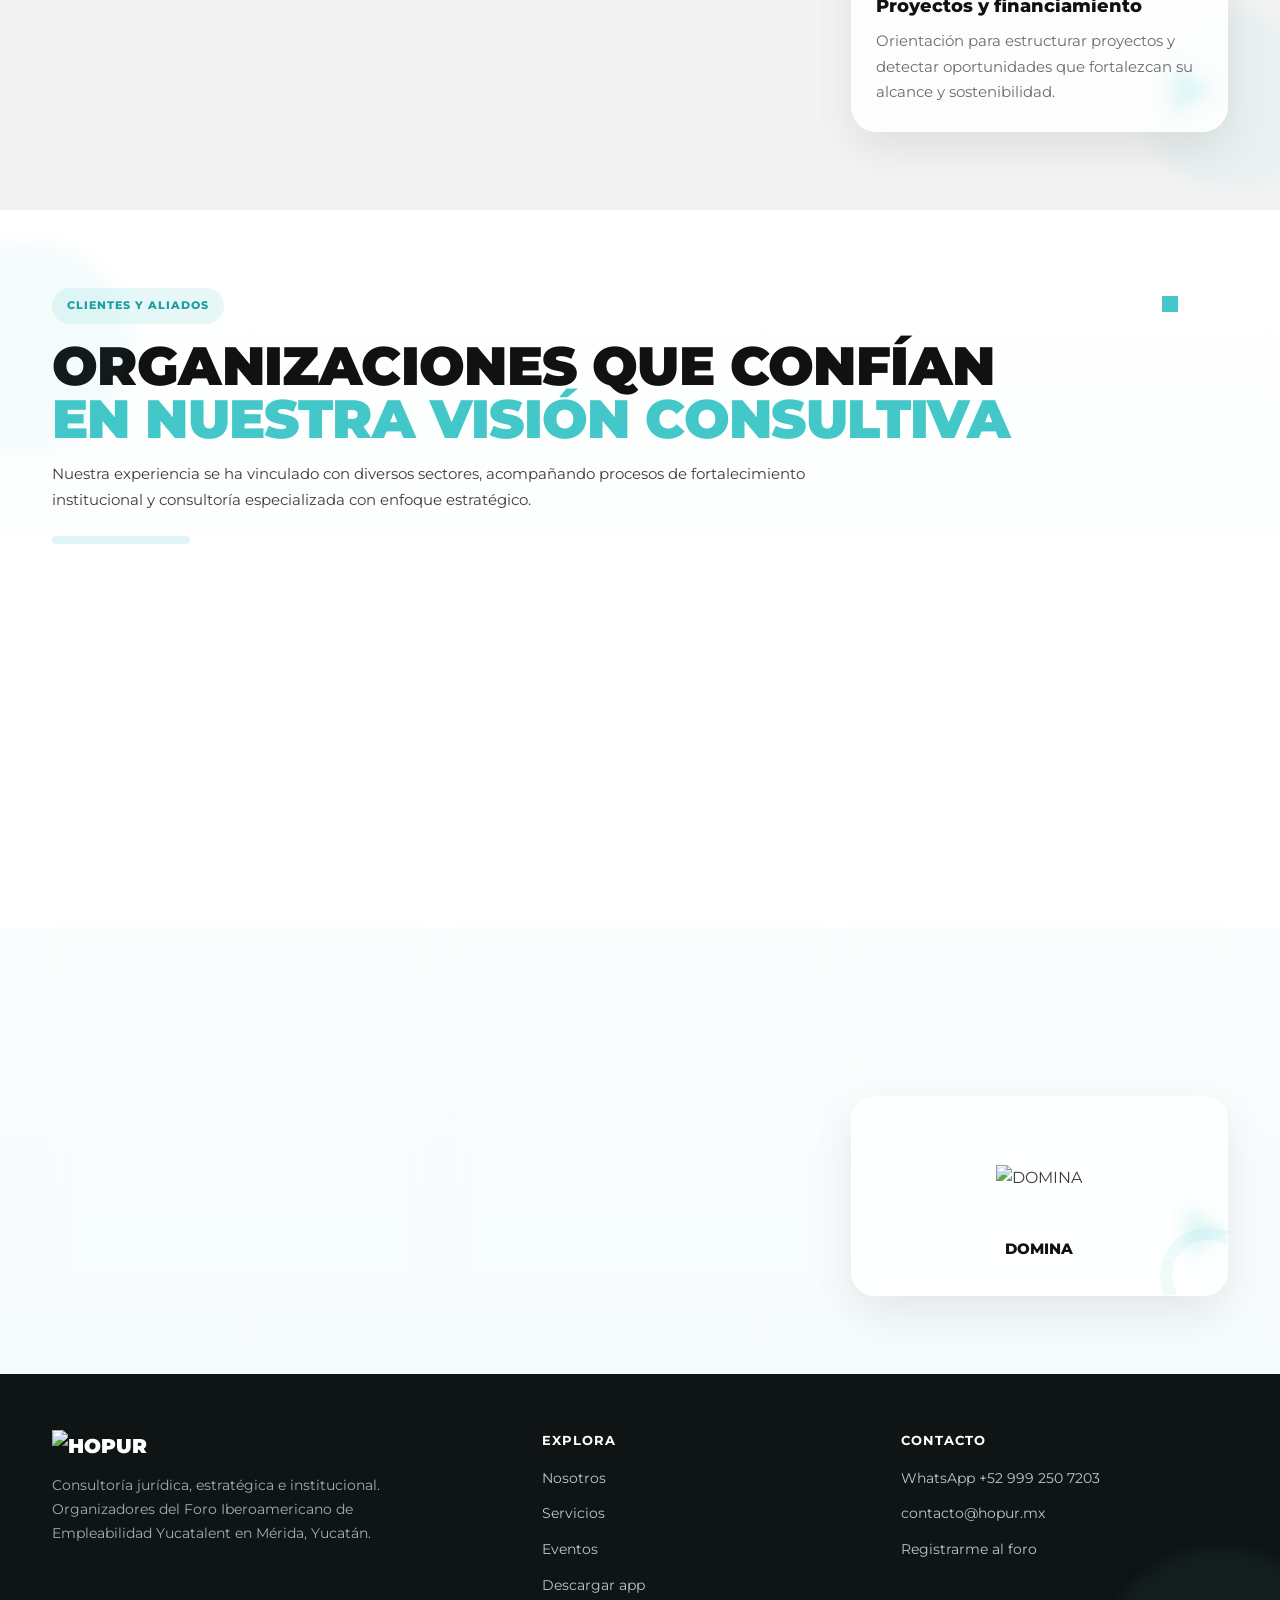
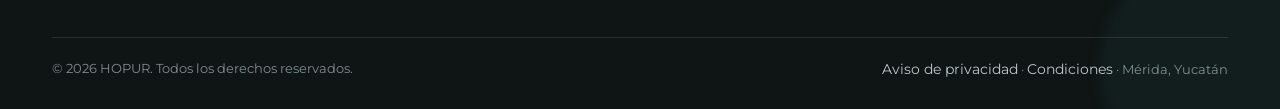
==== commit 58e47a4d: "Registro: capturar nombre completo, cargo, empresa, correo y teléfono (correo se toma de Google al i" ====
--- a/index.html
+++ b/index.html
@@ -196,6 +196,16 @@
                 <input id="lastName" name="lastName" type="text" autocomplete="family-name" required placeholder="Tu apellido">
               </div>
             </div>
+            <div class="field-row">
+              <div class="field">
+                <label for="cargo">Cargo / puesto</label>
+                <input id="cargo" name="cargo" type="text" autocomplete="organization-title" required placeholder="Ej. Director de RH">
+              </div>
+              <div class="field">
+                <label for="empresa">Empresa / organización</label>
+                <input id="empresa" name="empresa" type="text" autocomplete="organization" required placeholder="Tu empresa">
+              </div>
+            </div>
             <div class="field">
               <label for="phone">Teléfono / WhatsApp</label>
               <input id="phone" name="phone" type="tel" autocomplete="tel" required placeholder="+52 999 000 0000">
@@ -207,7 +217,7 @@
             <!-- honeypot anti-spam -->
             <div class="field--hp" aria-hidden="true">
               <label>No llenar</label>
-              <input id="company" name="company" type="text" tabindex="-1" autocomplete="off">
+              <input id="website" name="website" type="text" tabindex="-1" autocomplete="off">
             </div>
 
             <label class="consent">
